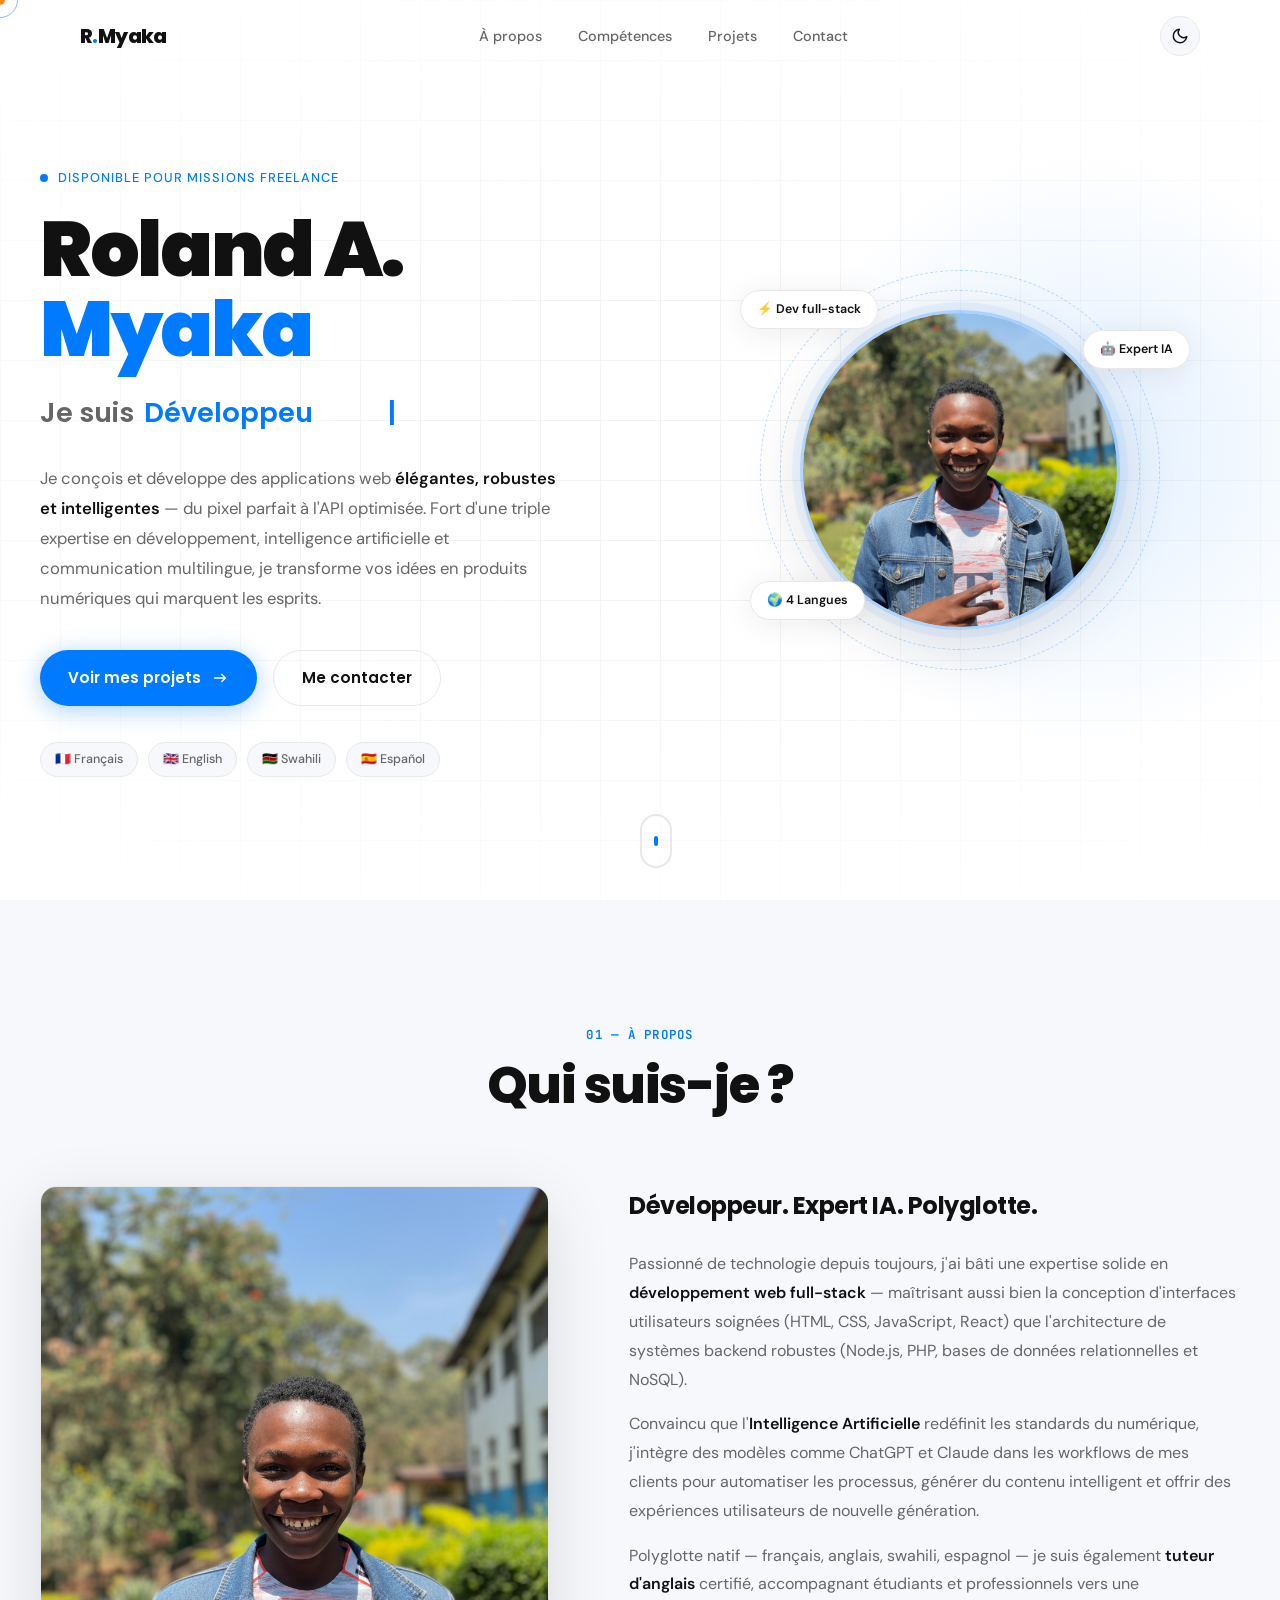
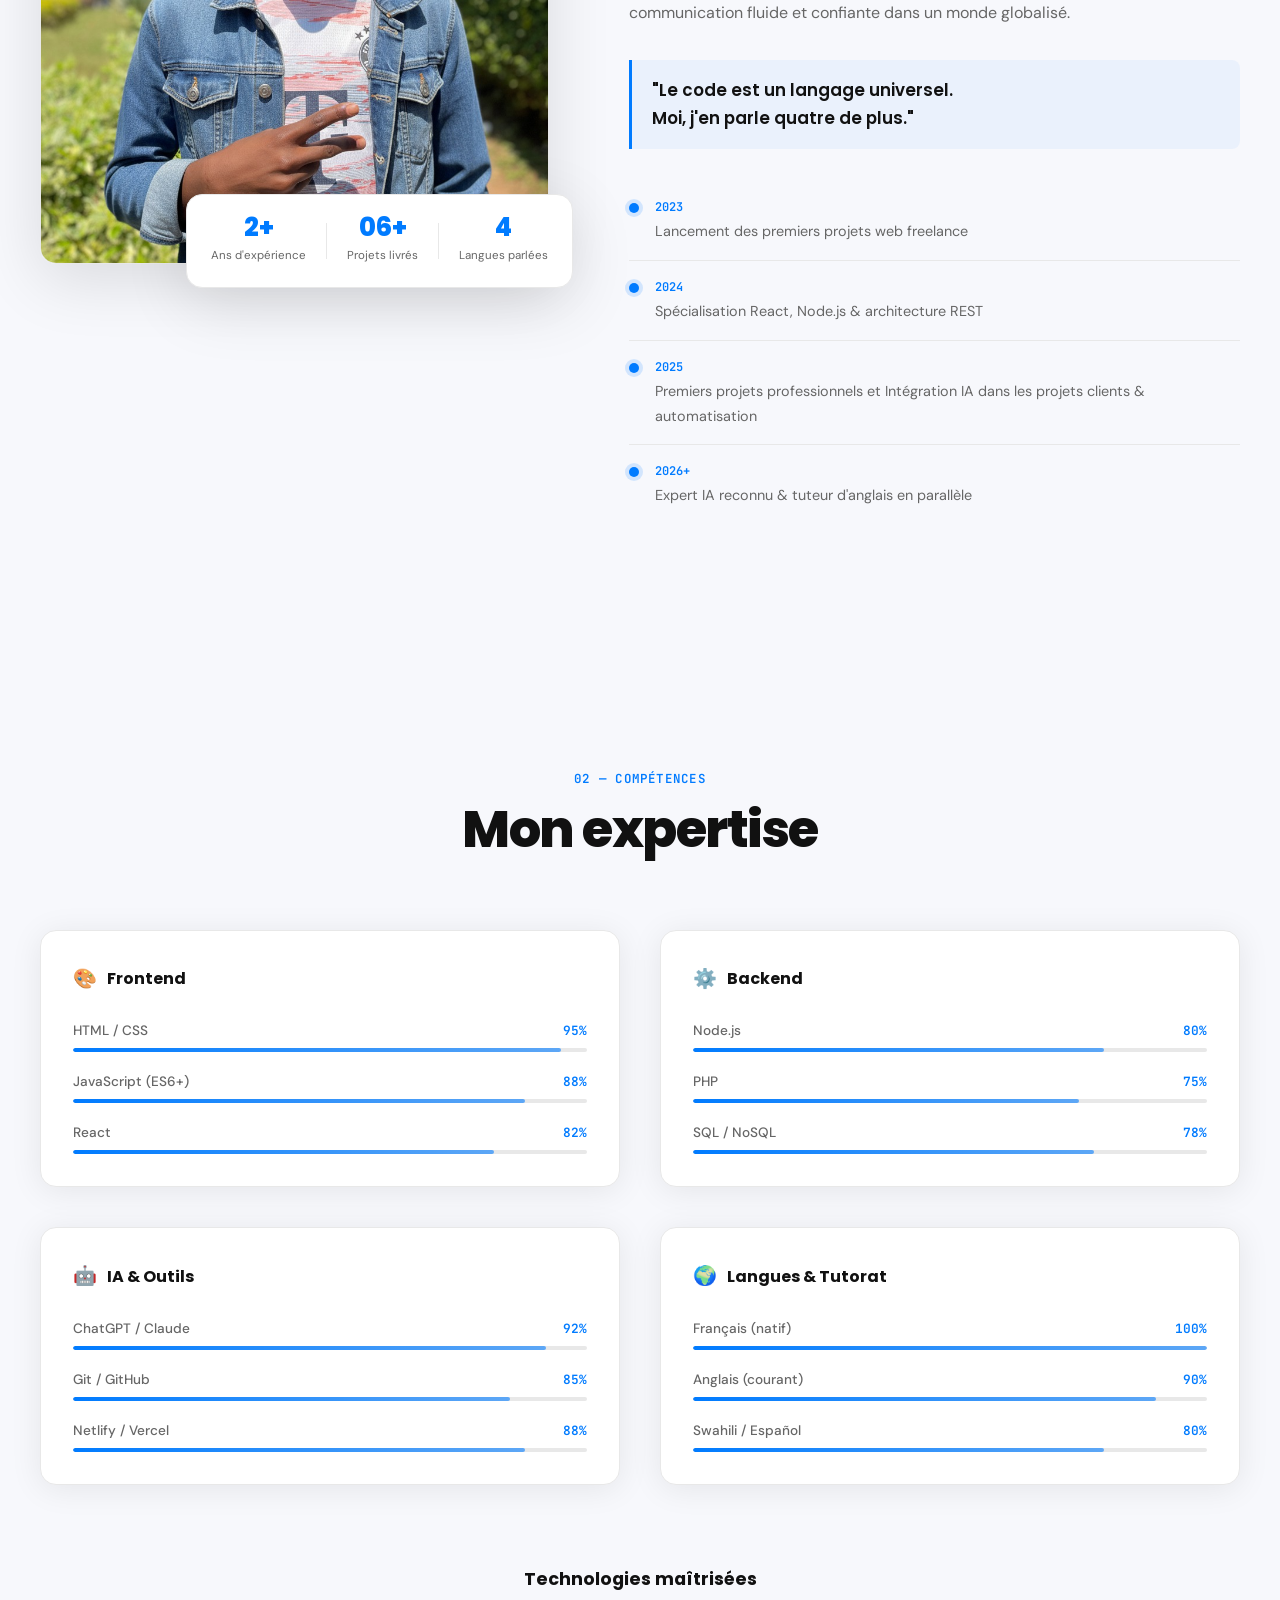
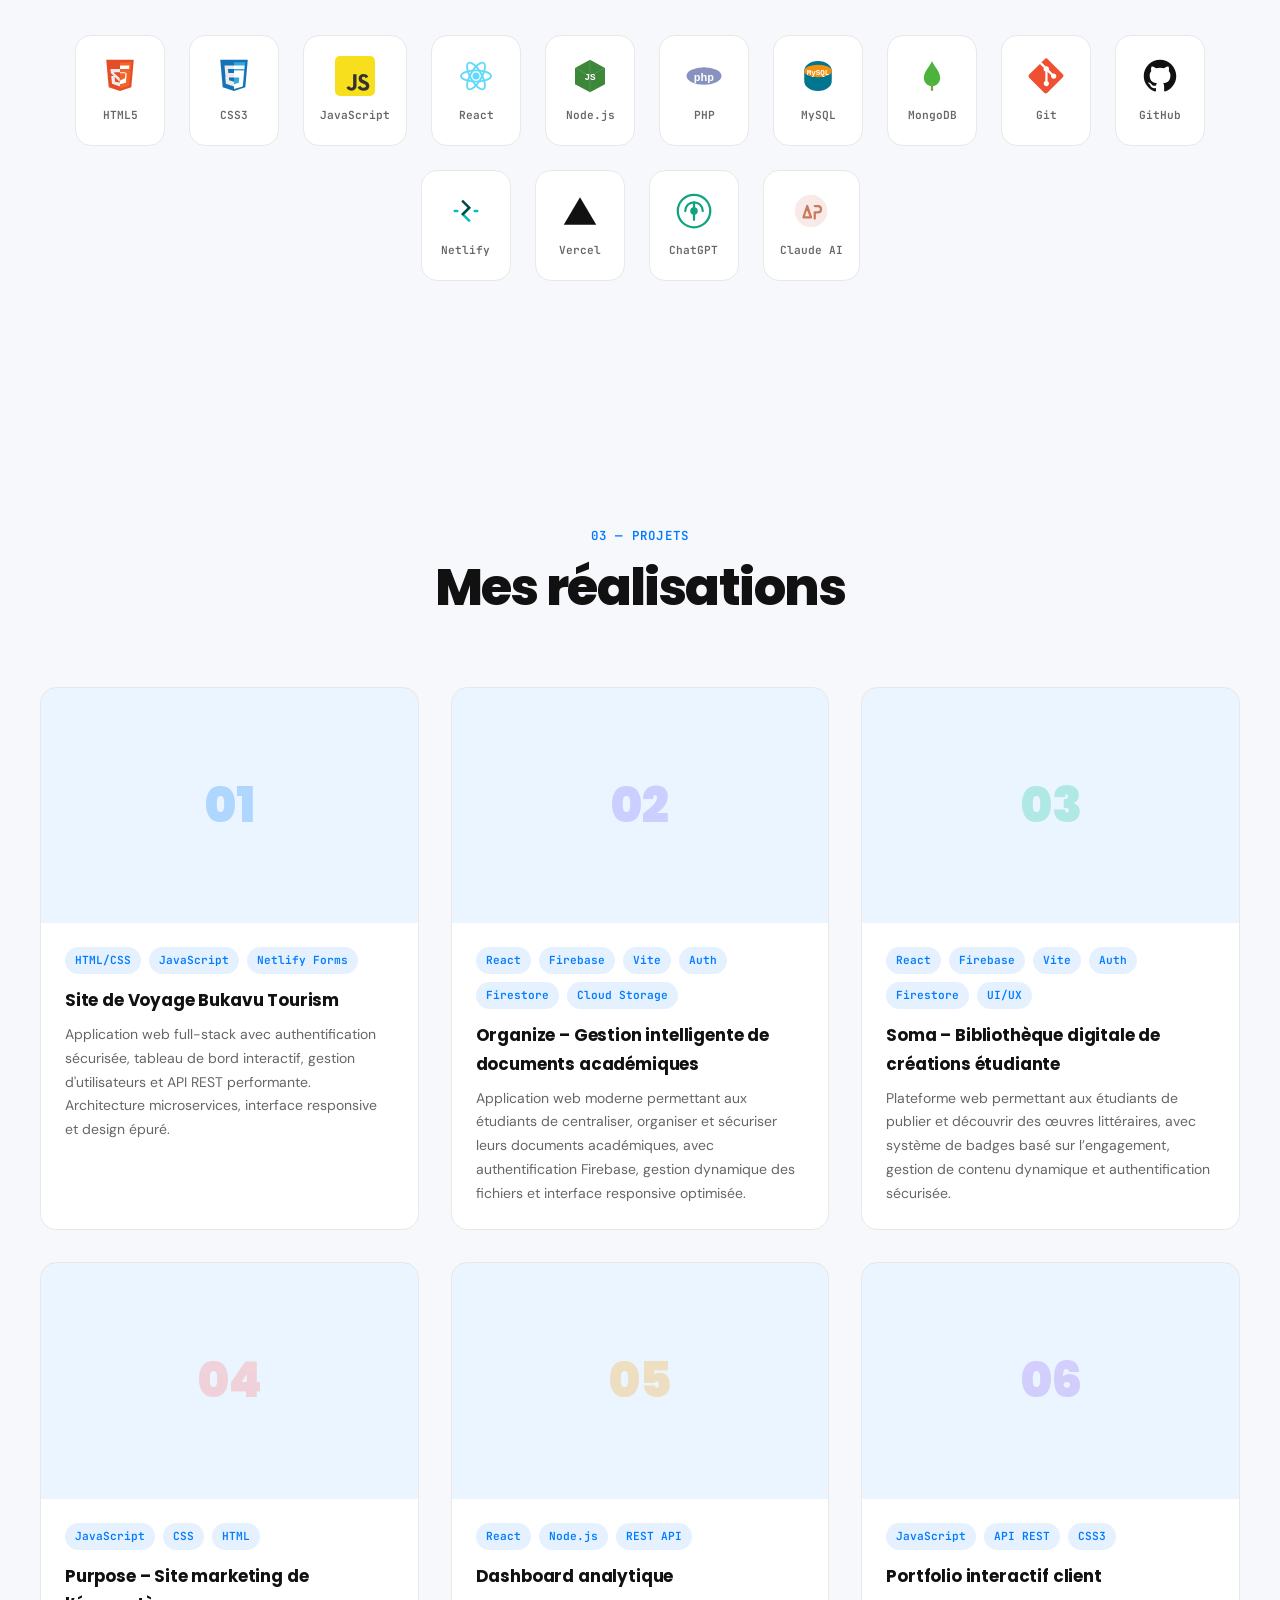
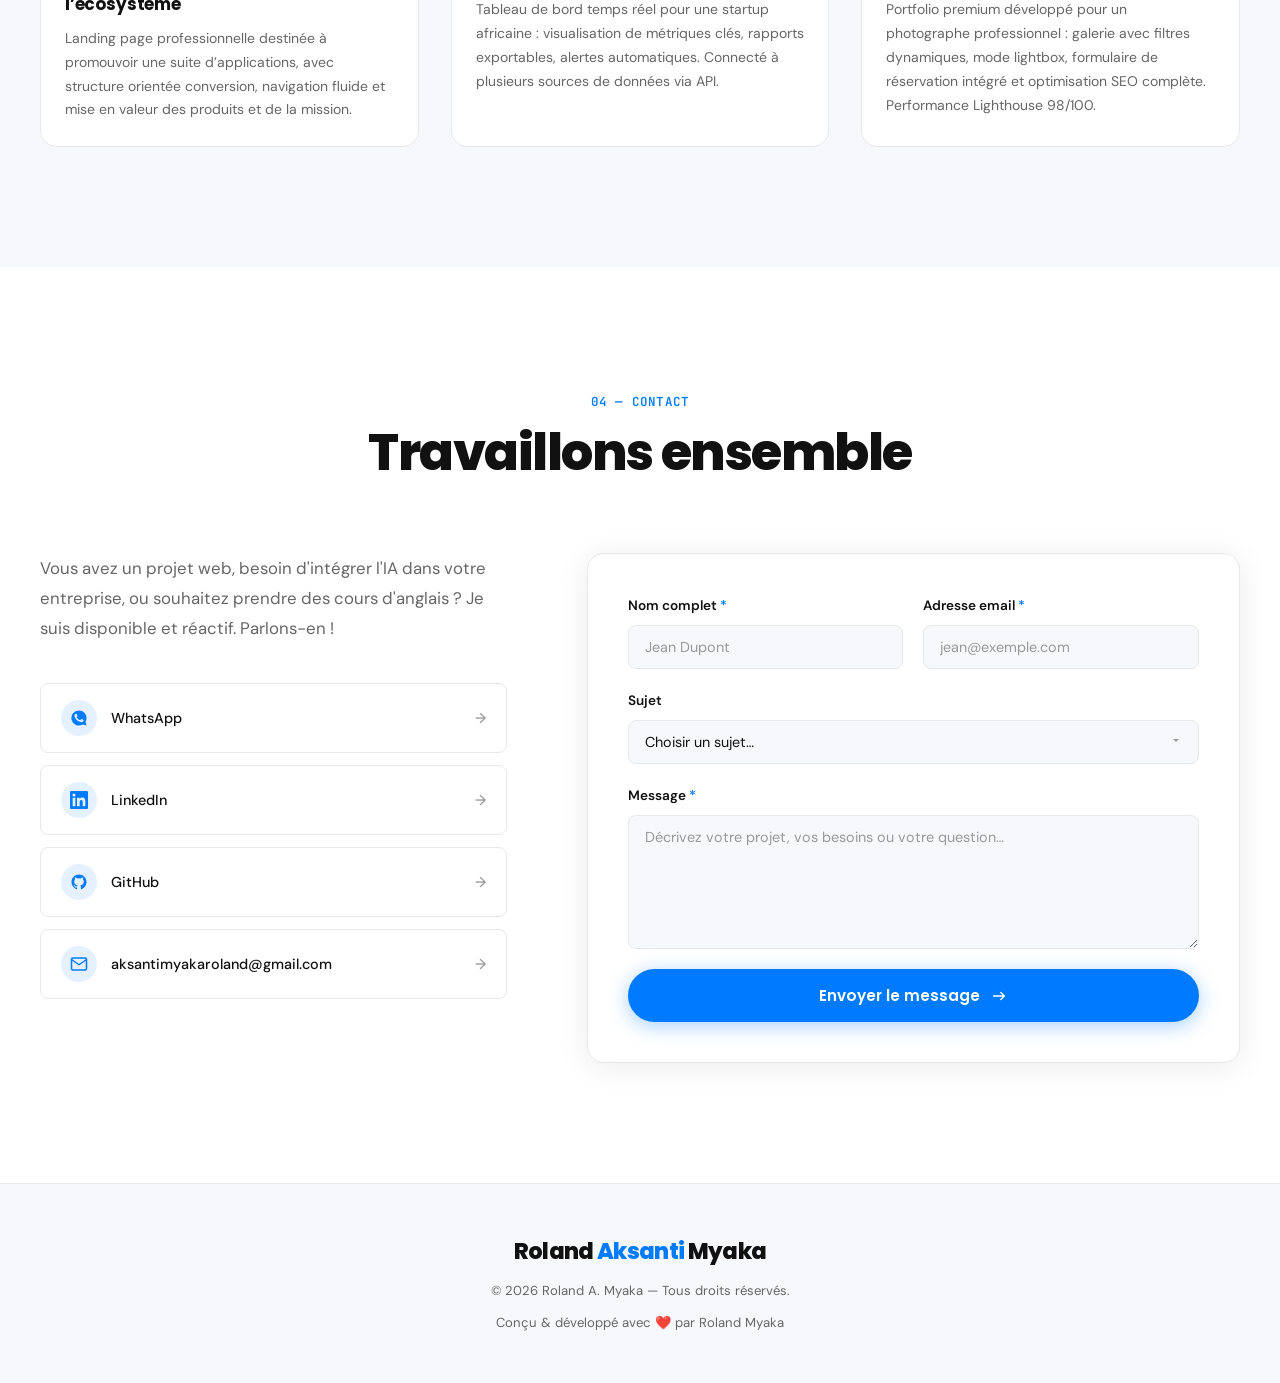
==== index.html @ 5b243add "commit initial" ====
<!DOCTYPE html>
<html lang="fr" data-theme="light">
<head>
  <!-- ================================================
       META & SEO
  ================================================ -->
  <meta charset="UTF-8" />
  <meta name="viewport" content="width=device-width, initial-scale=1.0"/>
  <meta name="description" content="Roland A. Myaka — Développeur Web Full-Stack, Expert en Intelligence Artificielle et Tuteur d'anglais. Spécialiste React, Node.js, PHP. Disponible en freelance."/>
  <meta name="keywords" content="développeur web, expert IA, tuteur anglais, React, Node.js, PHP, freelance, portfolio, Roland Myaka"/>
  <meta name="author" content="Roland A. Myaka"/>
  <meta property="og:title" content="Roland A. Myaka — Développeur Web & Expert IA"/>
  <meta property="og:description" content="Développeur Web Full-Stack, Expert IA & Polyglotte. Construisons quelque chose d'extraordinaire ensemble."/>
  <meta property="og:type" content="website"/>
  <title>Roland A. Myaka — Développeur Web & Expert IA</title>

  <!-- ================================================
       GOOGLE FONTS
       Poppins  → titres (bold, distinctif)
       DM Sans  → corps de texte (lisible, moderne)
       JetBrains Mono → code / badges techniques
  ================================================ -->
  <link rel="preconnect" href="https://fonts.googleapis.com"/>
  <link rel="preconnect" href="https://fonts.gstatic.com" crossorigin/>
  <link href="https://fonts.googleapis.com/css2?family=Poppins:wght@300;400;600;700;800;900&family=DM+Sans:ital,opsz,wght@0,9..40,300;0,9..40,400;0,9..40,500;1,9..40,300&family=JetBrains+Mono:wght@400;600&display=swap" rel="stylesheet"/>

  <link rel="stylesheet" href="style.css"/>
</head>
<body>

  <!-- ================================================
       CURSEUR PERSONNALISÉ (desktop)
  ================================================ -->
  <div class="cursor"        id="cursor"></div>
  <div class="cursor-trail"  id="cursorTrail"></div>

  <!-- ================================================
       LOADER PAGE
  ================================================ -->
  <div class="page-loader" id="pageLoader">
    <div class="loader-box">
      <span class="loader-initials">R<em>.</em>M</span>
      <div class="loader-bar"><div class="loader-fill"></div></div>
    </div>
  </div>

  <!-- ================================================
       NAVIGATION
  ================================================ -->
  <nav class="navbar" id="navbar">
    <div class="nav-inner">

      <a href="#hero" class="nav-logo">R<mark>.</mark>Myaka</a>

      <ul class="nav-links" id="navLinks">
        <li><a href="#about"    class="nav-link">À propos</a></li>
        <li><a href="#skills"   class="nav-link">Compétences</a></li>
        <li><a href="#projects" class="nav-link">Projets</a></li>
        <li><a href="#contact"  class="nav-link">Contact</a></li>
      </ul>

      <div class="nav-right">
        <!-- ── Toggle Jour / Nuit ────────────────── -->
        <button class="theme-btn" id="themeToggle" aria-label="Basculer le thème">
          <!-- LUNE (affichée en mode clair → click = passer en sombre) -->
          <svg class="icon-moon" viewBox="0 0 24 24" fill="none">
            <path d="M21 12.79A9 9 0 1 1 11.21 3 7 7 0 0 0 21 12.79z"
                  stroke="currentColor" stroke-width="2"
                  stroke-linecap="round" stroke-linejoin="round"/>
          </svg>
          <!-- SOLEIL (affichée en mode sombre → click = passer en clair) -->
          <svg class="icon-sun" viewBox="0 0 24 24" fill="none">
            <circle cx="12" cy="12" r="5" stroke="currentColor" stroke-width="2"/>
            <line x1="12" y1="1"  x2="12" y2="3"  stroke="currentColor" stroke-width="2" stroke-linecap="round"/>
            <line x1="12" y1="21" x2="12" y2="23" stroke="currentColor" stroke-width="2" stroke-linecap="round"/>
            <line x1="4.22"  y1="4.22"  x2="5.64"  y2="5.64"  stroke="currentColor" stroke-width="2" stroke-linecap="round"/>
            <line x1="18.36" y1="18.36" x2="19.78" y2="19.78" stroke="currentColor" stroke-width="2" stroke-linecap="round"/>
            <line x1="1"  y1="12" x2="3"  y2="12" stroke="currentColor" stroke-width="2" stroke-linecap="round"/>
            <line x1="21" y1="12" x2="23" y2="12" stroke="currentColor" stroke-width="2" stroke-linecap="round"/>
            <line x1="4.22"  y1="19.78" x2="5.64"  y2="18.36" stroke="currentColor" stroke-width="2" stroke-linecap="round"/>
            <line x1="18.36" y1="5.64"  x2="19.78" y2="4.22"  stroke="currentColor" stroke-width="2" stroke-linecap="round"/>
          </svg>
        </button>

        <!-- Hamburger mobile -->
        <button class="hamburger" id="hamburger" aria-label="Ouvrir le menu">
          <span></span><span></span><span></span>
        </button>
      </div>
    </div>

    <!-- Menu mobile overlay -->
    <div class="mobile-menu" id="mobileMenu">
      <ul>
        <li><a href="#about"    class="mob-link">À propos</a></li>
        <li><a href="#skills"   class="mob-link">Compétences</a></li>
        <li><a href="#projects" class="mob-link">Projets</a></li>
        <li><a href="#contact"  class="mob-link">Contact</a></li>
      </ul>
    </div>
  </nav>

  <!-- ================================================
       SECTION 1 — HERO
  ================================================ -->
  <section class="hero" id="hero">
    <div class="hero-bg-grid"  aria-hidden="true"></div>
    <div class="hero-bg-glow"  aria-hidden="true"></div>

    <div class="hero-inner">

      <!-- ── Texte gauche ─────────────────────────── -->
      <div class="hero-text">

        <p class="hero-eyebrow">
          <span class="eyebrow-dot"></span>
          Disponible pour missions freelance
        </p>

        <h1 class="hero-name">
          Roland A.<br>
          <span class="name-accent">Myaka</span>
        </h1>

        <!-- Typing effect -->
        <div class="hero-typing-wrap">
          <span class="typing-prefix">Je suis&nbsp;</span>
          <span class="typing-word" id="typingWord"></span>
          <span class="typing-cursor" aria-hidden="true">|</span>
        </div>

        <p class="hero-pitch">
          Je conçois et développe des applications web <strong>élégantes, robustes et intelligentes</strong> —
          du pixel parfait à l'API optimisée. Fort d'une triple expertise en développement,
          intelligence artificielle et communication multilingue, je transforme vos idées
          en produits numériques qui marquent les esprits.
        </p>

        <div class="hero-actions">
          <a href="#projects" class="cta-primary">
            Voir mes projets
            <svg viewBox="0 0 20 20" fill="none">
              <path d="M4 10h12M12 6l4 4-4 4"
                    stroke="currentColor" stroke-width="1.5"
                    stroke-linecap="round" stroke-linejoin="round"/>
            </svg>
          </a>
          <a href="#contact" class="cta-ghost">Me contacter</a>
        </div>

        <!-- Langues -->
        <div class="lang-strip">
          <span class="lang-pill">🇫🇷 Français</span>
          <span class="lang-pill">🇬🇧 English</span>
          <span class="lang-pill">🇰🇪 Swahili</span>
          <span class="lang-pill">🇪🇸 Español</span>
        </div>
      </div>

      <!-- ── Photo droite ──────────────────────────── -->
      <div class="hero-visual">
        <div class="avatar-scene">
          <div class="avatar-ring r1"></div>
          <div class="avatar-ring r2"></div>
          <!--
            ════════════════════════════════════════════
            VOTRE PHOTO EST ICI.
            Pour mettre votre vraie photo :
              1. Copiez votre image dans le dossier images/
              2. Renommez-la en "photo.jpg" (ou .png / .webp)
              3. Remplacez le <img> ci-dessous par :
                 <img src="images/VOTRE_PHOTO.jpg" alt="Roland A. Myaka" class="avatar-photo"/>
            ════════════════════════════════════════════
          -->
          <img
            src="images/photo.jpg"
            alt="Roland A. Myaka — Photo de profil"
            class="avatar-photo"
            loading="eager"
          />
          <!-- Badges flottants -->
          <div class="float-chip fc-tl">⚡ Dev full-stack</div>
          <div class="float-chip fc-tr">🤖 Expert IA</div>
          <div class="float-chip fc-bl">🌍 4 Langues</div>
        </div>
      </div>

    </div><!-- /hero-inner -->

    <!-- Flèche scroll -->
    <a href="#about" class="scroll-hint" aria-label="Défiler">
      <div class="scroll-wheel"></div>
    </a>
  </section>

  <!-- ================================================
       SECTION 2 — À PROPOS
  ================================================ -->
  <section class="section" id="about">
    <div class="container">

      <header class="section-head reveal">
        <span class="sec-label">01 — À propos</span>
        <h2 class="sec-title">Qui suis-je ?</h2>
      </header>

      <div class="about-layout">

        <!-- Photo about -->
        <div class="about-img-col reveal anim-left">
          <!--
            Pour remplacer : <img src="images/about.jpg" alt="Roland au travail" class="about-photo" loading="lazy"/>
          -->
          <img src="images/photo.jpg" alt="Roland A. Myaka" class="about-photo" loading="lazy"/>
          <!-- Carte statistiques -->
          <div class="about-stat-card">
            <div class="stat-item">
              <strong>2+</strong>
              <span>Ans d'expérience</span>
            </div>
            <div class="stat-div"></div>
            <div class="stat-item">
              <strong>06+</strong>
              <span>Projets livrés</span>
            </div>
            <div class="stat-div"></div>
            <div class="stat-item">
              <strong>4</strong>
              <span>Langues parlées</span>
            </div>
          </div>
        </div>

        <!-- Texte about -->
        <div class="about-text-col reveal anim-right">
          <h3 class="about-sub">Développeur. Expert IA. Polyglotte.</h3>

          <p class="about-p">
            Passionné de technologie depuis toujours, j'ai bâti une expertise solide en
            <strong>développement web full-stack</strong> — maîtrisant aussi bien la conception
            d'interfaces utilisateurs soignées (HTML, CSS, JavaScript, React) que l'architecture
            de systèmes backend robustes (Node.js, PHP, bases de données relationnelles et NoSQL).
          </p>
          <p class="about-p">
            Convaincu que l'<strong>Intelligence Artificielle</strong> redéfinit les standards du
            numérique, j'intègre des modèles comme ChatGPT et Claude dans les workflows de mes
            clients pour automatiser les processus, générer du contenu intelligent et offrir des
            expériences utilisateurs de nouvelle génération.
          </p>
          <p class="about-p">
            Polyglotte natif — français, anglais, swahili, espagnol — je suis également
            <strong>tuteur d'anglais</strong> certifié, accompagnant étudiants et professionnels
            vers une communication fluide et confiante dans un monde globalisé.
          </p>

          <blockquote class="about-quote">
            "Le code est un langage universel.<br/>Moi, j'en parle quatre de plus."
          </blockquote>

          <!-- Timeline carrière -->
          <div class="timeline">
            <div class="tl-item">
              <div class="tl-dot"></div>
              <div class="tl-body">
                <span class="tl-year">2023</span>
                <span class="tl-event">Lancement des premiers projets web freelance</span>
              </div>
            </div>
            <div class="tl-item">
              <div class="tl-dot"></div>
              <div class="tl-body">
                <span class="tl-year">2024</span>
                <span class="tl-event">Spécialisation React, Node.js &amp; architecture REST</span>
              </div>
            </div>
            <div class="tl-item">
              <div class="tl-dot"></div>
              <div class="tl-body">
                <span class="tl-year">2025</span>
                <span class="tl-event">Premiers projets professionnels et Intégration IA dans les projets clients &amp; automatisation</span>
              </div>
            </div>
            <div class="tl-item">
              <div class="tl-dot"></div>
              <div class="tl-body">
                <span class="tl-year">2026+</span>
                <span class="tl-event">Expert IA reconnu &amp; tuteur d'anglais en parallèle</span>
              </div>
            </div>
          </div>

        </div>
      </div>
    </div>
  </section>

  <!-- ================================================
       SECTION 3 — COMPÉTENCES (logos SVG officiels inline)
  ================================================ -->
  <section class="section skills-section" id="skills">
    <div class="container">

      <header class="section-head reveal">
        <span class="sec-label">02 — Compétences</span>
        <h2 class="sec-title">Mon expertise</h2>
      </header>

      <!-- Barres de compétences par catégorie -->
      <div class="skills-cats">

        <!-- FRONTEND -->
        <div class="skill-cat reveal">
          <h3 class="cat-title"><span class="cat-icon">🎨</span> Frontend</h3>
          <div class="skill-bars">
            <div class="skill-row">
              <span>HTML / CSS</span><span>95%</span>
              <div class="bar-track"><div class="bar-fill" data-w="95"></div></div>
            </div>
            <div class="skill-row">
              <span>JavaScript (ES6+)</span><span>88%</span>
              <div class="bar-track"><div class="bar-fill" data-w="88"></div></div>
            </div>
            <div class="skill-row">
              <span>React</span><span>82%</span>
              <div class="bar-track"><div class="bar-fill" data-w="82"></div></div>
            </div>
          </div>
        </div>

        <!-- BACKEND -->
        <div class="skill-cat reveal">
          <h3 class="cat-title"><span class="cat-icon">⚙️</span> Backend</h3>
          <div class="skill-bars">
            <div class="skill-row">
              <span>Node.js</span><span>80%</span>
              <div class="bar-track"><div class="bar-fill" data-w="80"></div></div>
            </div>
            <div class="skill-row">
              <span>PHP</span><span>75%</span>
              <div class="bar-track"><div class="bar-fill" data-w="75"></div></div>
            </div>
            <div class="skill-row">
              <span>SQL / NoSQL</span><span>78%</span>
              <div class="bar-track"><div class="bar-fill" data-w="78"></div></div>
            </div>
          </div>
        </div>

        <!-- IA & OUTILS -->
        <div class="skill-cat reveal">
          <h3 class="cat-title"><span class="cat-icon">🤖</span> IA &amp; Outils</h3>
          <div class="skill-bars">
            <div class="skill-row">
              <span>ChatGPT / Claude</span><span>92%</span>
              <div class="bar-track"><div class="bar-fill" data-w="92"></div></div>
            </div>
            <div class="skill-row">
              <span>Git / GitHub</span><span>85%</span>
              <div class="bar-track"><div class="bar-fill" data-w="85"></div></div>
            </div>
            <div class="skill-row">
              <span>Netlify / Vercel</span><span>88%</span>
              <div class="bar-track"><div class="bar-fill" data-w="88"></div></div>
            </div>
          </div>
        </div>

        <!-- LANGUES -->
        <div class="skill-cat reveal">
          <h3 class="cat-title"><span class="cat-icon">🌍</span> Langues &amp; Tutorat</h3>
          <div class="skill-bars">
            <div class="skill-row">
              <span>Français (natif)</span><span>100%</span>
              <div class="bar-track"><div class="bar-fill" data-w="100"></div></div>
            </div>
            <div class="skill-row">
              <span>Anglais (courant)</span><span>90%</span>
              <div class="bar-track"><div class="bar-fill" data-w="90"></div></div>
            </div>
            <div class="skill-row">
              <span>Swahili / Español</span><span>80%</span>
              <div class="bar-track"><div class="bar-fill" data-w="80"></div></div>
            </div>
          </div>
        </div>

      </div><!-- /skills-cats -->

      <!-- ── Logos officiels SVG inline ─────────────────────────────────── -->
      <div class="tech-logos reveal">
        <p class="tech-logos-title">Technologies maîtrisées</p>
        <div class="logos-grid">

          <!-- HTML5 -->
          <div class="logo-item" title="HTML5">
            <svg viewBox="0 0 32 32" fill="none" xmlns="http://www.w3.org/2000/svg">
              <path d="M5 3l1.96 22.04L16 28l9.04-2.96L27 3H5z" fill="#E44D26"/>
              <path d="M16 25.92l7.32-2.03 1.68-18.89H16v20.92z" fill="#F16529"/>
              <path d="M11.2 13h4.8V10.4H8.4l.28 3.2 7.12 7.12v-3.04L11.6 14l-.4-1zM12 19.6l-.32-3.6H9l.56 6.28L16 24.32v-3.04l-4-.68z" fill="#EBEBEB"/>
              <path d="M16 13h4.4l-.44 4.88L16 19.6v3.04l4.72-1.32.64-7.52H16V13zM16 10.4h7.28l.24-2.8H16v2.8z" fill="#fff"/>
            </svg>
            <span>HTML5</span>
          </div>

          <!-- CSS3 -->
          <div class="logo-item" title="CSS3">
            <svg viewBox="0 0 32 32" fill="none" xmlns="http://www.w3.org/2000/svg">
              <path d="M5 3l1.96 22.04L16 28l9.04-2.96L27 3H5z" fill="#1572B6"/>
              <path d="M16 25.92l7.32-2.03 1.68-18.89H16v20.92z" fill="#33A9DC"/>
              <path d="M16 13.6h-4.56l-.32-3.2H16V7.6H8.4l.84 9.6H16v-3.6zM16 20.52l-.04.012-3.84-1.04-.24-2.72H9l.48 5.36L16 24.32v-3.8z" fill="#EBEBEB"/>
              <path d="M16 13.6v3.6h4.24l-.4 4.28-3.84 1.04v3.8l6.96-1.92.08-.92.96-10.88.1-1.1H16zM16 7.6v2.8h8.2l.24-2.8H16z" fill="#fff"/>
            </svg>
            <span>CSS3</span>
          </div>

          <!-- JavaScript -->
          <div class="logo-item" title="JavaScript">
            <svg viewBox="0 0 32 32" fill="none" xmlns="http://www.w3.org/2000/svg">
              <rect width="32" height="32" rx="4" fill="#F7DF1E"/>
              <path d="M9.16 25.28l2.2-1.33c.42.74.8 1.37 1.72 1.37.88 0 1.43-.34 1.43-1.68v-9.1h2.7v9.13c0 2.77-1.62 4.03-3.99 4.03-2.14 0-3.38-1.1-4.06-2.42zM18.08 25l2.2-1.27c.58.95 1.33 1.65 2.66 1.65 1.12 0 1.83-.56 1.83-1.33 0-.92-.73-1.25-1.97-1.79l-.68-.29c-1.95-.83-3.25-1.87-3.25-4.07 0-2.02 1.54-3.56 3.95-3.56 1.71 0 2.94.6 3.83 2.16l-2.1 1.35c-.46-.83-.96-1.16-1.73-1.16-.79 0-1.29.5-1.29 1.16 0 .81.5 1.14 1.67 1.64l.68.29c2.3.99 3.6 2 3.6 4.27 0 2.45-1.92 3.76-4.5 3.76-2.52 0-4.15-1.2-4.94-2.81z" fill="#333"/>
            </svg>
            <span>JavaScript</span>
          </div>

          <!-- React -->
          <div class="logo-item" title="React">
            <svg viewBox="0 0 32 32" fill="none" xmlns="http://www.w3.org/2000/svg">
              <circle cx="16" cy="16" r="2.8" fill="#61DAFB"/>
              <ellipse cx="16" cy="16" rx="12" ry="4.5" stroke="#61DAFB" stroke-width="1.5"/>
              <ellipse cx="16" cy="16" rx="12" ry="4.5" stroke="#61DAFB" stroke-width="1.5" transform="rotate(60 16 16)"/>
              <ellipse cx="16" cy="16" rx="12" ry="4.5" stroke="#61DAFB" stroke-width="1.5" transform="rotate(120 16 16)"/>
            </svg>
            <span>React</span>
          </div>

          <!-- Node.js -->
          <div class="logo-item" title="Node.js">
            <svg viewBox="0 0 32 32" fill="none" xmlns="http://www.w3.org/2000/svg">
              <path d="M16 3L4 9.5v13L16 29l12-6.5v-13L16 3z" fill="#3C873A"/>
              <path d="M16 3v26M4 9.5l12 6.5 12-6.5" stroke="#fff" stroke-width="0.5" opacity="0.2"/>
              <text x="16" y="19" text-anchor="middle" font-family="monospace" font-weight="700" font-size="7.5" fill="#fff">JS</text>
            </svg>
            <span>Node.js</span>
          </div>

          <!-- PHP -->
          <div class="logo-item" title="PHP">
            <svg viewBox="0 0 32 32" fill="none" xmlns="http://www.w3.org/2000/svg">
              <ellipse cx="16" cy="16" rx="14" ry="7" fill="#8892BF"/>
              <text x="16" y="20" text-anchor="middle" font-family="monospace" font-weight="800" font-size="9" fill="#fff">php</text>
            </svg>
            <span>PHP</span>
          </div>

          <!-- MySQL -->
          <div class="logo-item" title="MySQL">
            <svg viewBox="0 0 32 32" fill="none" xmlns="http://www.w3.org/2000/svg">
              <path d="M16 4C9.6 4 5 7.58 5 12v8c0 4.42 4.6 8 11 8s11-3.58 11-8v-8c0-4.42-4.6-8-11-8z" fill="#00758F"/>
              <ellipse cx="16" cy="12" rx="11" ry="5" fill="#F29111"/>
              <text x="16" y="15.5" text-anchor="middle" font-family="monospace" font-weight="700" font-size="6" fill="#fff">MySQL</text>
            </svg>
            <span>MySQL</span>
          </div>

          <!-- MongoDB -->
          <div class="logo-item" title="MongoDB">
            <svg viewBox="0 0 32 32" fill="none" xmlns="http://www.w3.org/2000/svg">
              <path d="M16 4c-1.6 4.5-6.5 8-6.5 13.5 0 3.6 2.9 6.5 6.5 6.5s6.5-2.9 6.5-6.5C22.5 12 17.6 8.5 16 4z" fill="#4DB33D"/>
              <rect x="15.1" y="20" width="1.8" height="8" rx="0.9" fill="#6CAC48"/>
            </svg>
            <span>MongoDB</span>
          </div>

          <!-- Git -->
          <div class="logo-item" title="Git">
            <svg viewBox="0 0 32 32" fill="none" xmlns="http://www.w3.org/2000/svg">
              <path d="M29.47 14.53L17.47 2.53a1.8 1.8 0 00-2.55 0l-2.54 2.54 3.22 3.22a2.14 2.14 0 012.72 2.72l3.1 3.1a2.14 2.14 0 11-1.29 1.29l-2.9-2.9v7.62a2.14 2.14 0 11-1.76-.08V12.3a2.14 2.14 0 01-1.16-2.8L11.1 6.3 2.53 14.88a1.8 1.8 0 000 2.55l12 12a1.8 1.8 0 002.55 0l12.39-12.39a1.8 1.8 0 000-2.51z" fill="#F05032"/>
            </svg>
            <span>Git</span>
          </div>

          <!-- GitHub -->
          <div class="logo-item" title="GitHub">
            <svg viewBox="0 0 32 32" fill="none" xmlns="http://www.w3.org/2000/svg">
              <path fill-rule="evenodd" clip-rule="evenodd"
                d="M16 3C8.82 3 3 8.82 3 16c0 5.75 3.73 10.63 8.9 12.35.65.12.89-.28.89-.62v-2.17c-3.62.79-4.38-1.74-4.38-1.74-.59-1.5-1.44-1.9-1.44-1.9-1.18-.8.09-.79.09-.79 1.3.09 1.99 1.34 1.99 1.34 1.16 1.98 3.04 1.41 3.78 1.08.12-.84.45-1.41.82-1.73-2.88-.33-5.91-1.44-5.91-6.41 0-1.42.51-2.57 1.34-3.48-.13-.33-.58-1.65.13-3.43 0 0 1.09-.35 3.58 1.34a12.43 12.43 0 016.5 0c2.49-1.69 3.58-1.34 3.58-1.34.71 1.78.26 3.1.13 3.43.83.91 1.34 2.06 1.34 3.48 0 4.98-3.03 6.07-5.92 6.4.47.4.88 1.19.88 2.4v3.56c0 .35.23.75.89.62C25.27 26.62 29 21.74 29 16c0-7.18-5.82-13-13-13z"
                fill="currentColor"/>
            </svg>
            <span>GitHub</span>
          </div>

          <!-- Netlify -->
          <div class="logo-item" title="Netlify">
            <svg viewBox="0 0 32 32" fill="none" xmlns="http://www.w3.org/2000/svg">
              <path d="M19.8 13.6l-1.4-1.4-6.4 6.4 6.4 6.4 1.4-1.4-5-5 5-5z" fill="#05BDBA"/>
              <path d="M12.2 18.4l1.4 1.4 6.4-6.4-6.4-6.4-1.4 1.4 5 5-5 5z" fill="#014847"/>
              <rect x="6" y="15" width="4" height="2" rx="1" fill="#05BDBA"/>
              <rect x="22" y="15" width="4" height="2" rx="1" fill="#05BDBA"/>
            </svg>
            <span>Netlify</span>
          </div>

          <!-- Vercel -->
          <div class="logo-item" title="Vercel">
            <svg viewBox="0 0 32 32" fill="none" xmlns="http://www.w3.org/2000/svg">
              <path d="M16 5L29 27H3L16 5z" fill="currentColor"/>
            </svg>
            <span>Vercel</span>
          </div>

          <!-- ChatGPT -->
          <div class="logo-item" title="ChatGPT">
            <svg viewBox="0 0 32 32" fill="none" xmlns="http://www.w3.org/2000/svg">
              <circle cx="16" cy="16" r="13" stroke="#10A37F" stroke-width="1.8"/>
              <path d="M9 16a7 7 0 0114 0" stroke="#10A37F" stroke-width="1.8" stroke-linecap="round"/>
              <path d="M16 9v14" stroke="#10A37F" stroke-width="1.8" stroke-linecap="round"/>
              <circle cx="16" cy="16" r="3" fill="#10A37F"/>
            </svg>
            <span>ChatGPT</span>
          </div>

          <!-- Claude AI -->
          <div class="logo-item" title="Claude AI">
            <svg viewBox="0 0 32 32" fill="none" xmlns="http://www.w3.org/2000/svg">
              <circle cx="16" cy="16" r="13" fill="#CC785C" opacity="0.15"/>
              <path d="M10 21l3-9 3 9M10 21h6M13 13l3 8" stroke="#CC785C" stroke-width="1.8" stroke-linecap="round" stroke-linejoin="round"/>
              <path d="M19 12h2.5c1.5 0 2.5 1 2.5 2.5S23 17 21.5 17H19v5" stroke="#CC785C" stroke-width="1.8" stroke-linecap="round" stroke-linejoin="round"/>
            </svg>
            <span>Claude AI</span>
          </div>

        </div><!-- /logos-grid -->
      </div><!-- /tech-logos -->

    </div><!-- /container -->
  </section>

  <!-- ================================================
       SECTION 4 — PROJETS
  ================================================ -->
  <section class="section" id="projects">
    <div class="container">

      <header class="section-head reveal">
        <span class="sec-label">03 — Projets</span>
        <h2 class="sec-title">Mes réalisations</h2>
      </header>

      <div class="projects-grid">

        <!-- ── PROJET 1 ─────────────────────────────── -->
        <!--
          Pour chaque projet, remplacez :
          • "images/projet-X.svg" par votre vraie image
          • href="#" des liens par vos URLs réelles
          • Le titre, la description, les tags
        -->
        <article class="proj-card reveal">
          <div class="proj-img-wrap">
            <div class="proj-placeholder" style="--ph:#007BFF">
              <span>01</span>
            </div>
            <div class="proj-overlay">
              <a href="https://github.com/aksantimyakaroland/bukavutourism.git" target="_blank" rel="noopener" class="proj-btn">🔗 Voir live</a>
              <a href="https://github.com/aksantimyakaroland/bukavutourism.git" target="_blank" rel="noopener" class="proj-btn">⌥ GitHub</a>
            </div>
          </div>
          <div class="proj-body">
            <div class="proj-tags">
              <span class="proj-tag">HTML/CSS</span>
              <span class="proj-tag">JavaScript</span>
              <span class="proj-tag">Netlify Forms</span>
            </div>
            <h3 class="proj-title">Site de Voyage Bukavu Tourism</h3>
            <p class="proj-desc">
              Application web full-stack avec authentification sécurisée, tableau de bord
              interactif, gestion d'utilisateurs et API REST performante. Architecture
              microservices, interface responsive et design épuré.
            </p>
          </div>
        </article>

        <!-- ── PROJET 2 ─────────────────────────────── -->
        <article class="proj-card reveal">
          <div class="proj-img-wrap">
            <div class="proj-placeholder" style="--ph:#6C63FF">
              <span>02</span>
            </div>
            <div class="proj-overlay">
              <a href="#" target="_blank" rel="noopener" class="proj-btn">🔗 Voir live</a>
              <a href="#" target="_blank" rel="noopener" class="proj-btn">⌥ GitHub</a>
            </div>
          </div>
          <div class="proj-body">
            <div class="proj-tags">
              <span class="proj-tag">React</span>
              <span class="proj-tag">Firebase</span>
              <span class="proj-tag">Vite</span>
              <span class="proj-tag">Auth</span>
              <span class="proj-tag">Firestore</span>
              <span class="proj-tag">Cloud Storage</span>
            </div>
            <h3 class="proj-title">Organize – Gestion intelligente de documents académiques</h3>
            <p class="proj-desc">
              Application web moderne permettant aux étudiants de centraliser, organiser et sécuriser leurs documents académiques, avec authentification Firebase, gestion dynamique des fichiers et interface responsive optimisée.
            </p>
          </div>
        </article>

        <!-- ── PROJET 3 ─────────────────────────────── -->
        <article class="proj-card reveal">
          <div class="proj-img-wrap">
            <div class="proj-placeholder" style="--ph:#00C49A">
              <span>03</span>
            </div>
            <div class="proj-overlay">
              <a href="#" target="_blank" rel="noopener" class="proj-btn">🔗 Voir live</a>
              <a href="#" target="_blank" rel="noopener" class="proj-btn">⌥ GitHub</a>
            </div>
          </div>
          <div class="proj-body">
            <div class="proj-tags">
              <span class="proj-tag">React</span>
              <span class="proj-tag">Firebase</span>
              <span class="proj-tag">Vite</span>
              <span class="proj-tag">Auth</span>
              <span class="proj-tag">Firestore</span>
              <span class="proj-tag">UI/UX</span>
            </div>
            <h3 class="proj-title">Soma – Bibliothèque digitale de créations étudiante</h3>
            <p class="proj-desc">
              Plateforme web permettant aux étudiants de publier et découvrir des œuvres littéraires, avec système de badges basé sur l’engagement, gestion de contenu dynamique et authentification sécurisée.
            </p>
          </div>
        </article>

        <!-- ── PROJET 4 ─────────────────────────────── -->
        <article class="proj-card reveal">
          <div class="proj-img-wrap">
            <div class="proj-placeholder" style="--ph:#FF6B6B">
              <span>04</span>
            </div>
            <div class="proj-overlay">
              <a href="#" target="_blank" rel="noopener" class="proj-btn">🔗 Voir live</a>
              <a href="#" target="_blank" rel="noopener" class="proj-btn">⌥ GitHub</a>
            </div>
          </div>
          <div class="proj-body">
            <div class="proj-tags">
              <span class="proj-tag">JavaScript</span>
              <span class="proj-tag">CSS</span>
              <span class="proj-tag">HTML</span>
            </div>
            <h3 class="proj-title">Purpose – Site marketing de l’écosystème</h3>
            <p class="proj-desc">
              Landing page professionnelle destinée à promouvoir une suite d’applications, avec structure orientée conversion, navigation fluide et mise en valeur des produits et de la mission.
            </p>
          </div>
        </article>

        <!-- ── PROJET 5 ─────────────────────────────── -->
        <article class="proj-card reveal">
          <div class="proj-img-wrap">
            <div class="proj-placeholder" style="--ph:#F59E0B">
              <span>05</span>
            </div>
            <div class="proj-overlay">
              <a href="#" target="_blank" rel="noopener" class="proj-btn">🔗 Voir live</a>
              <a href="#" target="_blank" rel="noopener" class="proj-btn">⌥ GitHub</a>
            </div>
          </div>
          <div class="proj-body">
            <div class="proj-tags">
              <span class="proj-tag">React</span>
              <span class="proj-tag">Node.js</span>
              <span class="proj-tag">REST API</span>
            </div>
            <h3 class="proj-title">Dashboard analytique</h3>
            <p class="proj-desc">
              Tableau de bord temps réel pour une startup africaine : visualisation de métriques
              clés, rapports exportables, alertes automatiques. Connecté à plusieurs sources de
              données via API.
            </p>
          </div>
        </article>

        <!-- ── PROJET 6 ─────────────────────────────── -->
        <article class="proj-card reveal">
          <div class="proj-img-wrap">
            <div class="proj-placeholder" style="--ph:#8B5CF6">
              <span>06</span>
            </div>
            <div class="proj-overlay">
              <a href="#" target="_blank" rel="noopener" class="proj-btn">🔗 Voir live</a>
              <a href="#" target="_blank" rel="noopener" class="proj-btn">⌥ GitHub</a>
            </div>
          </div>
          <div class="proj-body">
            <div class="proj-tags">
              <span class="proj-tag">JavaScript</span>
              <span class="proj-tag">API REST</span>
              <span class="proj-tag">CSS3</span>
            </div>
            <h3 class="proj-title">Portfolio interactif client</h3>
            <p class="proj-desc">
              Portfolio premium développé pour un photographe professionnel : galerie avec
              filtres dynamiques, mode lightbox, formulaire de réservation intégré et optimisation
              SEO complète. Performance Lighthouse 98/100.
            </p>
          </div>
        </article>

      </div><!-- /projects-grid -->
    </div>
  </section>

  <!-- ================================================
       SECTION 5 — CONTACT (formulaire Netlify)
  ================================================ -->
  <section class="section contact-section" id="contact">
    <div class="container">

      <header class="section-head reveal">
        <span class="sec-label">04 — Contact</span>
        <h2 class="sec-title">Travaillons ensemble</h2>
      </header>

      <div class="contact-layout">

        <!-- ── Infos contact gauche ─────────────────── -->
        <div class="contact-info reveal anim-left">
          <p class="contact-intro">
            Vous avez un projet web, besoin d'intégrer l'IA dans votre entreprise,
            ou souhaitez prendre des cours d'anglais ? Je suis disponible et réactif.
            Parlons-en !
          </p>

          <ul class="contact-links">
            <!--
              Remplacez les href par vos vrais liens :
              • WhatsApp  : https://wa.me/243970604954
              • LinkedIn  : https://linkedin.com/in/VOTRE_PROFIL
              • GitHub    : https://github.com/VOTRE_USERNAME
              • Email     : mailto:aksantimyakaroland@gmail.com
            -->
            <li>
              <a href="https://wa.me/243970604954" target="_blank" rel="noopener" class="contact-link whatsapp">
                <span class="cl-icon">
                  <svg viewBox="0 0 24 24" fill="currentColor"><path d="M17.47 14.38c-.3-.15-1.77-.87-2.04-.97-.28-.1-.48-.15-.68.15-.2.3-.77.97-.95 1.17-.17.2-.35.22-.65.07-.3-.15-1.26-.46-2.4-1.47-.89-.79-1.48-1.76-1.66-2.06-.17-.3-.02-.46.13-.61.13-.13.3-.35.45-.52.15-.17.2-.3.3-.5.1-.2.05-.37-.02-.52-.07-.15-.68-1.63-.93-2.23-.24-.58-.49-.5-.68-.51-.17-.01-.37-.01-.57-.01s-.52.07-.79.37c-.27.3-1.04 1.02-1.04 2.48 0 1.46 1.07 2.87 1.22 3.07.15.2 2.1 3.2 5.08 4.49.71.31 1.27.49 1.7.63.72.23 1.37.2 1.88.12.57-.09 1.77-.72 2.02-1.42.25-.7.25-1.29.17-1.42-.08-.13-.28-.2-.58-.35zM12 2a10 10 0 0 1 8.66 14.99L22 22l-5.14-1.35A10 10 0 1 1 12 2z"/></svg>
                </span>
                WhatsApp
                <span class="cl-arrow">→</span>
              </a>
            </li>
            <li>
              <a href="https://linkedin.com/in/roland-aksanti-myaka-4a7a41342?utm_source=share_via&utm_content=profile&utm_medium=member_android" target="_blank" rel="noopener" class="contact-link linkedin">
                <span class="cl-icon">
                  <svg viewBox="0 0 24 24" fill="currentColor"><path d="M20.447 20.452h-3.554v-5.569c0-1.328-.027-3.037-1.852-3.037-1.853 0-2.136 1.445-2.136 2.939v5.667H9.351V9h3.414v1.561h.046c.477-.9 1.637-1.85 3.37-1.85 3.601 0 4.267 2.37 4.267 5.455v6.286zM5.337 7.433a2.062 2.062 0 0 1-2.063-2.065 2.064 2.064 0 1 1 2.063 2.065zm1.782 13.019H3.555V9h3.564v11.452zM22.225 0H1.771C.792 0 0 .774 0 1.729v20.542C0 23.227.792 24 1.771 24h20.451C23.2 24 24 23.227 24 22.271V1.729C24 .774 23.2 0 22.222 0h.003z"/></svg>
                </span>
                LinkedIn
                <span class="cl-arrow">→</span>
              </a>
            </li>
            <li>
              <a href="https://github.com/aksantimyakaroland" target="_blank" rel="noopener" class="contact-link github">
                <span class="cl-icon">
                  <svg viewBox="0 0 24 24" fill="currentColor"><path fill-rule="evenodd" clip-rule="evenodd" d="M12 2C6.477 2 2 6.484 2 12.017c0 4.425 2.865 8.18 6.839 9.504.5.092.682-.217.682-.483 0-.237-.008-.868-.013-1.703-2.782.605-3.369-1.343-3.369-1.343-.454-1.158-1.11-1.466-1.11-1.466-.908-.62.069-.608.069-.608 1.003.07 1.531 1.032 1.531 1.032.892 1.53 2.341 1.088 2.91.832.092-.647.35-1.088.636-1.338-2.22-.253-4.555-1.113-4.555-4.951 0-1.093.39-1.988 1.029-2.688-.103-.253-.446-1.272.098-2.65 0 0 .84-.27 2.75 1.026A9.564 9.564 0 0 1 12 6.844a9.59 9.59 0 0 1 2.504.337c1.909-1.296 2.747-1.027 2.747-1.027.546 1.379.202 2.398.1 2.651.64.7 1.028 1.595 1.028 2.688 0 3.848-2.339 4.695-4.566 4.943.359.309.678.92.678 1.855 0 1.338-.012 2.419-.012 2.747 0 .268.18.58.688.482A10.02 10.02 0 0 0 22 12.017C22 6.484 17.522 2 12 2z"/></svg>
                </span>
                GitHub
                <span class="cl-arrow">→</span>
              </a>
            </li>
            <li>
              <a href="mailto:aksantimyakaroland@gmail.com" class="contact-link email">
                <span class="cl-icon">
                  <svg viewBox="0 0 24 24" fill="none" stroke="currentColor" stroke-width="2" stroke-linecap="round" stroke-linejoin="round"><path d="M4 4h16c1.1 0 2 .9 2 2v12c0 1.1-.9 2-2 2H4c-1.1 0-2-.9-2-2V6c0-1.1.9-2 2-2z"/><polyline points="22,6 12,13 2,6"/></svg>
                </span>
                aksantimyakaroland@gmail.com
                <span class="cl-arrow">→</span>
              </a>
            </li>
          </ul>
        </div>

        <!-- ── Formulaire Netlify droite ────────────── -->
        <div class="contact-form-col reveal anim-right">
          <!--
            ════════════════════════════════════════════
            FORMULAIRE NETLIFY
            Les attributs data-netlify="true" et name="contact"
            sont obligatoires pour que Netlify intercepte le formulaire.
            Aucune configuration supplémentaire requise après déploiement.
            ════════════════════════════════════════════
          -->
          <form
            class="contact-form"
            name="contact"
            method="POST"
            data-netlify="true"
            netlify-honeypot="bot-field"
            action="/merci.html"
            id="contactForm"
          >
            <!-- Champ honeypot anti-spam (caché) -->
            <input type="hidden" name="form-name" value="contact"/>
            <p class="hidden" style="display:none;">
              <label>Ne pas remplir : <input name="bot-field"/></label>
            </p>

            <div class="form-row">
              <div class="form-group">
                <label for="name">Nom complet <span class="req">*</span></label>
                <input type="text" id="name" name="name" placeholder="Jean Dupont" required/>
              </div>
              <div class="form-group">
                <label for="email">Adresse email <span class="req">*</span></label>
                <input type="email" id="email" name="email" placeholder="jean@exemple.com" required/>
              </div>
            </div>

            <div class="form-group">
              <label for="subject">Sujet</label>
              <select id="subject" name="subject">
                <option value="">Choisir un sujet…</option>
                <option value="Projet web">💻 Projet web</option>
                <option value="Intégration IA">🤖 Intégration IA</option>
                <option value="Tutorat anglais">🇬🇧 Tutorat anglais</option>
                <option value="Autre">💬 Autre</option>
              </select>
            </div>

            <div class="form-group">
              <label for="message">Message <span class="req">*</span></label>
              <textarea id="message" name="message" rows="6"
                placeholder="Décrivez votre projet, vos besoins ou votre question…"
                required></textarea>
            </div>

            <button type="submit" class="form-submit" id="submitBtn">
              <span class="submit-text">Envoyer le message</span>
              <svg class="submit-arrow" viewBox="0 0 20 20" fill="none">
                <path d="M4 10h12M12 6l4 4-4 4"
                      stroke="currentColor" stroke-width="1.5"
                      stroke-linecap="round" stroke-linejoin="round"/>
              </svg>
            </button>

            <!-- Message de succès (affiché par JS si besoin) -->
            <div class="form-success" id="formSuccess" style="display:none;">
              ✅ Merci ! Votre message a été envoyé. Je vous réponds sous 24h.
            </div>
          </form>
        </div>

      </div><!-- /contact-layout -->
    </div>
  </section>

  <!-- ================================================
       FOOTER
  ================================================ -->
  <footer class="footer">
    <div class="footer-inner">
      <p class="footer-logo">Roland <mark>Aksanti </mark>Myaka</p>
      <p class="footer-copy">
        © <span id="year"></span> Roland A. Myaka — Tous droits réservés.
      </p>
      <p class="footer-made">
        Conçu &amp; développé avec ❤️ par Roland Myaka
      </p>
    </div>
  </footer>

  <!-- Bouton retour en haut -->
  <button class="back-to-top" id="backToTop" aria-label="Retour en haut">
    <svg viewBox="0 0 20 20" fill="none">
      <path d="M10 16V4M4 10l6-6 6 6"
            stroke="currentColor" stroke-width="1.5"
            stroke-linecap="round" stroke-linejoin="round"/>
    </svg>
  </button>

  <script src="script.js"></script>
</body>
</html>
---- style.css ----
/* ====================================================
   STYLE.CSS — Portfolio Roland A. Myaka
   Structure :
   1. Variables CSS (thèmes jour/nuit)
   2. Reset & base
   3. Loader
   4. Curseur personnalisé
   5. Navbar
   6. Hero
   7. Sections communes
   8. À propos
   9. Compétences (barres + logos)
   10. Projets
   11. Contact & formulaire
   12. Footer
   13. Back to top
   14. Animations & utilitaires
   15. Responsive (tablette + mobile)
==================================================== */

/* ====================================================
   1. VARIABLES CSS — THÈMES
==================================================== */
:root {
  /* — Couleurs Jour — */
  --bg:          #FFFFFF;
  --bg-alt:      #F7F8FC;
  --bg-card:     #FFFFFF;
  --text:        #111111;
  --text-muted:  #666666;
  --text-light:  #999999;
  --accent:      #007BFF;
  --accent-dark: #0056CC;
  --accent-rgb:  0, 123, 255;
  --border:      #E8E8E8;
  --shadow:      0 4px 32px rgba(0,0,0,0.08);
  --shadow-lg:   0 16px 64px rgba(0,0,0,0.12);

  /* — Typographie — */
  --font-title: 'Poppins', sans-serif;
  --font-body:  'DM Sans', sans-serif;
  --font-mono:  'JetBrains Mono', monospace;

  /* — Espacements — */
  --section-gap: 120px;
  --container:   1200px;
  --radius:      16px;
  --radius-sm:   8px;

  /* — Transitions — */
  --ease:        cubic-bezier(0.4, 0, 0.2, 1);
  --dur:         0.3s;
}

/* Thème NUIT */
[data-theme="dark"] {
  --bg:          #0D0D0D;
  --bg-alt:      #161616;
  --bg-card:     #1A1A1A;
  --text:        #F5F5F5;
  --text-muted:  #AAAAAA;
  --text-light:  #666666;
  --accent:      #6C63FF;
  --accent-dark: #5449E6;
  --accent-rgb:  108, 99, 255;
  --border:      #2A2A2A;
  --shadow:      0 4px 32px rgba(0,0,0,0.4);
  --shadow-lg:   0 16px 64px rgba(0,0,0,0.6);
}

/* ====================================================
   2. RESET & BASE
==================================================== */
*, *::before, *::after { box-sizing: border-box; margin: 0; padding: 0; }

html {
  scroll-behavior: smooth;
  font-size: 16px;
  -webkit-text-size-adjust: 100%;
}

body {
  font-family: var(--font-body);
  background-color: var(--bg);
  color: var(--text);
  line-height: 1.7;
  overflow-x: hidden;
  transition: background-color 0.4s var(--ease), color 0.4s var(--ease);
  cursor: none; /* Curseur custom actif */
}

/* Désactivation curseur custom sur mobile */
@media (hover: none) {
  body { cursor: auto; }
  .cursor, .cursor-trail { display: none; }
}

a { color: inherit; text-decoration: none; }
img { max-width: 100%; height: auto; display: block; }
ul { list-style: none; }
button { cursor: pointer; border: none; background: none; font-family: inherit; }
input, textarea, select { font-family: var(--font-body); }

/* ====================================================
   3. LOADER PAGE
==================================================== */
.page-loader {
  position: fixed;
  inset: 0;
  z-index: 9999;
  background: var(--bg);
  display: flex;
  align-items: center;
  justify-content: center;
  transition: opacity 0.5s var(--ease), visibility 0.5s var(--ease);
}
.page-loader.hidden { opacity: 0; visibility: hidden; pointer-events: none; }

.loader-box { text-align: center; }

.loader-initials {
  display: block;
  font-family: var(--font-title);
  font-size: clamp(2.5rem, 6vw, 4rem);
  font-weight: 800;
  color: var(--text);
  letter-spacing: -0.03em;
  margin-bottom: 24px;
}
.loader-initials em {
  font-style: normal;
  color: var(--accent);
}

.loader-bar {
  width: 200px;
  height: 2px;
  background: var(--border);
  border-radius: 99px;
  overflow: hidden;
  margin: 0 auto;
}
.loader-fill {
  height: 100%;
  width: 0%;
  background: var(--accent);
  border-radius: 99px;
  animation: loaderAnim 1.4s var(--ease) forwards;
}
@keyframes loaderAnim {
  to { width: 100%; }
}

/* ====================================================
   4. CURSEUR PERSONNALISÉ
==================================================== */
.cursor {
  position: fixed;
  width: 10px;
  height: 10px;
  background: var(--accent);
  border-radius: 50%;
  pointer-events: none;
  z-index: 9998;
  transform: translate(-50%, -50%);
  transition: transform 0.1s var(--ease), width 0.2s, height 0.2s;
  mix-blend-mode: difference;
}
.cursor-trail {
  position: fixed;
  width: 36px;
  height: 36px;
  border: 1.5px solid var(--accent);
  border-radius: 50%;
  pointer-events: none;
  z-index: 9997;
  transform: translate(-50%, -50%);
  transition: transform 0.12s var(--ease), opacity 0.2s;
  opacity: 0.5;
}
.cursor.hovered { width: 20px; height: 20px; }
.cursor-trail.hovered { width: 56px; height: 56px; opacity: 0.2; }

/* ====================================================
   5. NAVBAR
==================================================== */
.navbar {
  position: fixed;
  top: 0; left: 0; right: 0;
  z-index: 1000;
  transition: background 0.4s var(--ease), box-shadow 0.4s var(--ease), padding 0.3s;
  padding: 0;
}
.navbar.scrolled {
  background: var(--bg);
  box-shadow: 0 1px 0 var(--border);
}

.nav-inner {
  max-width: var(--container);
  margin: 0 auto;
  padding: 0 40px;
  height: 72px;
  display: flex;
  align-items: center;
  justify-content: space-between;
  gap: 32px;
}

/* Logo */
.nav-logo {
  font-family: var(--font-title);
  font-weight: 800;
  font-size: 1.25rem;
  letter-spacing: -0.03em;
  color: var(--text);
  flex-shrink: 0;
  transition: opacity 0.2s;
}
.nav-logo:hover { opacity: 0.7; }
.nav-logo mark {
  background: none;
  color: var(--accent);
}

/* Liens desktop */
.nav-links {
  display: flex;
  gap: 8px;
  align-items: center;
}
.nav-link {
  font-size: 0.9rem;
  font-weight: 500;
  color: var(--text-muted);
  padding: 6px 14px;
  border-radius: 99px;
  transition: color var(--dur), background var(--dur);
}
.nav-link:hover, .nav-link.active {
  color: var(--text);
  background: var(--bg-alt);
}

/* Droite nav */
.nav-right { display: flex; align-items: center; gap: 12px; }

/* Toggle thème */
.theme-btn {
  width: 40px;
  height: 40px;
  border-radius: 50%;
  background: var(--bg-alt);
  border: 1px solid var(--border);
  display: flex;
  align-items: center;
  justify-content: center;
  color: var(--text);
  transition: background var(--dur), border-color var(--dur), transform 0.2s;
  flex-shrink: 0;
}
.theme-btn:hover { transform: scale(1.08); }
.theme-btn svg { width: 18px; height: 18px; }

/* Affichage icônes selon thème */
[data-theme="light"] .icon-sun  { display: none; }
[data-theme="dark"]  .icon-moon { display: none; }
[data-theme="dark"]  .icon-sun  { display: block; }

/* Hamburger */
.hamburger {
  display: none;
  flex-direction: column;
  gap: 5px;
  width: 40px;
  height: 40px;
  align-items: center;
  justify-content: center;
  border-radius: var(--radius-sm);
  transition: background var(--dur);
}
.hamburger:hover { background: var(--bg-alt); }
.hamburger span {
  display: block;
  width: 22px;
  height: 2px;
  background: var(--text);
  border-radius: 2px;
  transition: transform 0.3s var(--ease), opacity 0.3s;
}
.hamburger.open span:nth-child(1) { transform: translateY(7px) rotate(45deg); }
.hamburger.open span:nth-child(2) { opacity: 0; }
.hamburger.open span:nth-child(3) { transform: translateY(-7px) rotate(-45deg); }

/* Menu mobile */
.mobile-menu {
  display: none;
  position: absolute;
  top: 72px; left: 0; right: 0;
  background: var(--bg);
  border-bottom: 1px solid var(--border);
  padding: 16px 40px 24px;
  transform: translateY(-8px);
  opacity: 0;
  transition: opacity 0.25s, transform 0.25s;
  pointer-events: none;
}
.mobile-menu.open {
  opacity: 1;
  transform: translateY(0);
  pointer-events: all;
}
.mobile-menu ul { display: flex; flex-direction: column; gap: 4px; }
.mob-link {
  display: block;
  padding: 12px 0;
  font-size: 1.1rem;
  font-weight: 500;
  color: var(--text-muted);
  border-bottom: 1px solid var(--border);
  transition: color var(--dur);
}
.mob-link:hover { color: var(--accent); }

/* ====================================================
   6. HERO
==================================================== */
.hero {
  min-height: 100dvh;
  display: flex;
  flex-direction: column;
  align-items: center;
  justify-content: center;
  position: relative;
  overflow: hidden;
  padding: 120px 40px 80px;
}

/* Grille de fond décorative */
.hero-bg-grid {
  position: absolute;
  inset: 0;
  background-image:
    linear-gradient(var(--border) 1px, transparent 1px),
    linear-gradient(90deg, var(--border) 1px, transparent 1px);
  background-size: 60px 60px;
  opacity: 0.5;
  mask-image: radial-gradient(ellipse 80% 60% at 50% 50%, black 30%, transparent 100%);
  pointer-events: none;
}

/* Glow accent */
.hero-bg-glow {
  position: absolute;
  width: 600px;
  height: 600px;
  background: radial-gradient(circle, rgba(var(--accent-rgb), 0.12) 0%, transparent 70%);
  top: 50%;
  right: -100px;
  transform: translateY(-50%);
  pointer-events: none;
  animation: glowPulse 6s ease-in-out infinite alternate;
}
@keyframes glowPulse {
  from { opacity: 0.6; transform: translateY(-50%) scale(1); }
  to   { opacity: 1;   transform: translateY(-50%) scale(1.1); }
}

.hero-inner {
  position: relative;
  z-index: 1;
  max-width: var(--container);
  width: 100%;
  margin: 0 auto;
  display: grid;
  grid-template-columns: 1fr 1fr;
  gap: 80px;
  align-items: center;
}

/* Texte héro */
.hero-eyebrow {
  display: inline-flex;
  align-items: center;
  gap: 10px;
  font-size: 0.8rem;
  font-weight: 500;
  letter-spacing: 0.08em;
  text-transform: uppercase;
  color: var(--accent);
  margin-bottom: 20px;
  animation: fadeUp 0.8s var(--ease) both;
}
.eyebrow-dot {
  width: 8px; height: 8px;
  background: var(--accent);
  border-radius: 50%;
  animation: blink 2s ease-in-out infinite;
}
@keyframes blink { 0%,100% { opacity:1; } 50% { opacity:0.2; } }

.hero-name {
  font-family: var(--font-title);
  font-size: clamp(3rem, 6vw, 5.5rem);
  font-weight: 900;
  line-height: 1.05;
  letter-spacing: -0.03em;
  color: var(--text);
  margin-bottom: 20px;
  animation: fadeUp 0.8s var(--ease) 0.1s both;
}
.name-accent { color: var(--accent); }

/* Typing effect */
.hero-typing-wrap {
  display: flex;
  align-items: center;
  gap: 4px;
  font-family: var(--font-title);
  font-size: clamp(1.2rem, 2.5vw, 1.7rem);
  font-weight: 600;
  color: var(--text-muted);
  margin-bottom: 28px;
  animation: fadeUp 0.8s var(--ease) 0.2s both;
}
.typing-word {
  color: var(--accent);
  min-width: 240px;
}
.typing-cursor {
  color: var(--accent);
  animation: blink 0.9s step-end infinite;
}

.hero-pitch {
  font-size: clamp(0.95rem, 1.3vw, 1.05rem);
  color: var(--text-muted);
  max-width: 520px;
  line-height: 1.8;
  margin-bottom: 36px;
  animation: fadeUp 0.8s var(--ease) 0.3s both;
}
.hero-pitch strong { color: var(--text); font-weight: 600; }

/* Boutons CTA */
.hero-actions {
  display: flex;
  gap: 16px;
  flex-wrap: wrap;
  margin-bottom: 36px;
  animation: fadeUp 0.8s var(--ease) 0.4s both;
}

.cta-primary {
  display: inline-flex;
  align-items: center;
  gap: 10px;
  background: var(--accent);
  color: #fff;
  padding: 14px 28px;
  border-radius: 99px;
  font-family: var(--font-title);
  font-weight: 600;
  font-size: 0.95rem;
  transition: transform 0.2s, box-shadow 0.2s, background 0.2s;
  box-shadow: 0 4px 24px rgba(var(--accent-rgb), 0.35);
}
.cta-primary:hover {
  transform: translateY(-2px);
  box-shadow: 0 8px 32px rgba(var(--accent-rgb), 0.45);
  background: var(--accent-dark);
}
.cta-primary svg { width: 18px; height: 18px; transition: transform 0.2s; }
.cta-primary:hover svg { transform: translateX(4px); }

.cta-ghost {
  display: inline-flex;
  align-items: center;
  padding: 14px 28px;
  border-radius: 99px;
  border: 1.5px solid var(--border);
  font-family: var(--font-title);
  font-weight: 600;
  font-size: 0.95rem;
  color: var(--text);
  transition: border-color 0.2s, background 0.2s, transform 0.2s;
}
.cta-ghost:hover {
  border-color: var(--accent);
  background: rgba(var(--accent-rgb), 0.06);
  transform: translateY(-2px);
}

/* Badges langues */
.lang-strip {
  display: flex;
  flex-wrap: wrap;
  gap: 10px;
  animation: fadeUp 0.8s var(--ease) 0.5s both;
}
.lang-pill {
  font-size: 0.78rem;
  font-weight: 500;
  padding: 6px 14px;
  border-radius: 99px;
  background: var(--bg-alt);
  border: 1px solid var(--border);
  color: var(--text-muted);
  transition: border-color 0.2s, color 0.2s;
}
.lang-pill:hover { border-color: var(--accent); color: var(--accent); }

/* Visuel avatar */
.hero-visual {
  display: flex;
  justify-content: center;
  align-items: center;
  animation: fadeUp 0.8s var(--ease) 0.3s both;
}

.avatar-scene {
  position: relative;
  width: 400px;
  height: 400px;
}

/* Anneaux rotatifs */
.avatar-ring {
  position: absolute;
  border-radius: 50%;
  border: 1.5px dashed rgba(var(--accent-rgb), 0.25);
  animation: spin 20s linear infinite;
}
.r1 { inset: 0; animation-direction: normal; }
.r2 { inset: 20px; animation-direction: reverse; animation-duration: 30s; }
@keyframes spin { to { transform: rotate(360deg); } }

/* Photo de profil */
.avatar-photo {
  position: absolute;
  inset: 40px;
  width: calc(100% - 80px);
  height: calc(100% - 80px);
  object-fit: cover;
  border-radius: 50%;
  border: 3px solid rgba(var(--accent-rgb), 0.3);
  box-shadow: 0 0 0 8px rgba(var(--accent-rgb), 0.06), var(--shadow-lg);
  transition: transform 0.4s var(--ease);
}
.avatar-photo:hover { transform: scale(1.02); }

/* Badges flottants */
.float-chip {
  position: absolute;
  background: var(--bg-card);
  border: 1px solid var(--border);
  border-radius: 99px;
  padding: 8px 16px;
  font-size: 0.78rem;
  font-weight: 600;
  color: var(--text);
  box-shadow: var(--shadow);
  white-space: nowrap;
  animation: floatAnim 3s ease-in-out infinite alternate;
}
.fc-tl { top: 20px; left: -20px; animation-delay: 0s; }
.fc-tr { top: 60px; right: -30px; animation-delay: 1s; }
.fc-bl { bottom: 50px; left: -10px; animation-delay: 2s; }
@keyframes floatAnim {
  from { transform: translateY(0px); }
  to   { transform: translateY(-10px); }
}

/* Scroll hint */
.scroll-hint {
  position: absolute;
  bottom: 32px;
  left: 50%;
  transform: translateX(-50%);
  display: flex;
  align-items: center;
  justify-content: center;
  width: 32px; height: 54px;
  border: 2px solid var(--border);
  border-radius: 99px;
  animation: fadeUp 1s var(--ease) 1s both;
}
.scroll-wheel {
  width: 4px; height: 10px;
  background: var(--accent);
  border-radius: 99px;
  animation: scrollDot 1.6s ease-in-out infinite;
}
@keyframes scrollDot {
  0%   { transform: translateY(-6px); opacity: 0; }
  50%  { opacity: 1; }
  100% { transform: translateY(6px);  opacity: 0; }
}

/* ====================================================
   7. SECTIONS COMMUNES
==================================================== */
.section {
  padding: var(--section-gap) 40px;
  background: var(--bg);
}
.section:nth-child(even) { background: var(--bg-alt); }

.container {
  max-width: var(--container);
  margin: 0 auto;
}

/* En-tête de section */
.section-head {
  margin-bottom: 72px;
  text-align: center;
}
.sec-label {
  display: inline-block;
  font-family: var(--font-mono);
  font-size: 0.78rem;
  font-weight: 600;
  letter-spacing: 0.1em;
  text-transform: uppercase;
  color: var(--accent);
  margin-bottom: 12px;
}
.sec-title {
  font-family: var(--font-title);
  font-size: clamp(2rem, 4vw, 3.5rem);
  font-weight: 800;
  letter-spacing: -0.03em;
  color: var(--text);
  line-height: 1.1;
}

/* ====================================================
   8. À PROPOS
==================================================== */
.about-layout {
  display: grid;
  grid-template-columns: 1fr 1.2fr;
  gap: 80px;
  align-items: start;
}

/* Colonne image */
.about-img-col { position: relative; }

.about-photo {
  width: 100%;
  aspect-ratio: 3/4;
  object-fit: cover;
  border-radius: var(--radius);
  border: 1px solid var(--border);
  box-shadow: var(--shadow-lg);
}

/* Carte stats flottante */
.about-stat-card {
  position: absolute;
  bottom: -24px;
  right: -24px;
  background: var(--bg-card);
  border: 1px solid var(--border);
  border-radius: var(--radius);
  padding: 20px 24px;
  box-shadow: var(--shadow-lg);
  display: flex;
  align-items: center;
  gap: 20px;
}
.stat-item { text-align: center; }
.stat-item strong {
  display: block;
  font-family: var(--font-title);
  font-size: 1.6rem;
  font-weight: 800;
  color: var(--accent);
  line-height: 1;
}
.stat-item span { font-size: 0.72rem; color: var(--text-muted); white-space: nowrap; }
.stat-div { width: 1px; height: 36px; background: var(--border); }

/* Texte about */
.about-sub {
  font-family: var(--font-title);
  font-size: 1.5rem;
  font-weight: 700;
  color: var(--text);
  margin-bottom: 24px;
  letter-spacing: -0.02em;
}
.about-p {
  color: var(--text-muted);
  font-size: 1rem;
  line-height: 1.8;
  margin-bottom: 16px;
}
.about-p strong { color: var(--text); font-weight: 600; }

.about-quote {
  border-left: 3px solid var(--accent);
  padding: 16px 20px;
  margin: 32px 0;
  font-family: var(--font-title);
  font-size: 1.05rem;
  font-style: normal;
  font-weight: 600;
  color: var(--text);
  background: rgba(var(--accent-rgb), 0.05);
  border-radius: 0 var(--radius-sm) var(--radius-sm) 0;
}

/* Timeline */
.timeline { display: flex; flex-direction: column; gap: 0; }
.tl-item {
  display: flex;
  gap: 16px;
  padding: 16px 0;
  border-bottom: 1px solid var(--border);
  position: relative;
}
.tl-item:last-child { border-bottom: none; }

.tl-dot {
  width: 10px; height: 10px;
  border-radius: 50%;
  background: var(--accent);
  flex-shrink: 0;
  margin-top: 6px;
  box-shadow: 0 0 0 4px rgba(var(--accent-rgb), 0.15);
}
.tl-body { display: flex; flex-direction: column; }
.tl-year {
  font-family: var(--font-mono);
  font-size: 0.75rem;
  color: var(--accent);
  font-weight: 600;
  margin-bottom: 2px;
}
.tl-event { font-size: 0.9rem; color: var(--text-muted); font-weight: 400; }

/* ====================================================
   9. COMPÉTENCES — BARRES + LOGOS
==================================================== */
.skills-section { background: var(--bg-alt); }

/* Grille catégories */
.skills-cats {
  display: grid;
  grid-template-columns: repeat(2, 1fr);
  gap: 40px;
  margin-bottom: 80px;
}

.skill-cat {
  background: var(--bg-card);
  border: 1px solid var(--border);
  border-radius: var(--radius);
  padding: 32px;
  box-shadow: var(--shadow);
  transition: transform 0.3s var(--ease), box-shadow 0.3s;
}
.skill-cat:hover {
  transform: translateY(-4px);
  box-shadow: var(--shadow-lg);
}

.cat-title {
  font-family: var(--font-title);
  font-size: 1rem;
  font-weight: 700;
  color: var(--text);
  margin-bottom: 24px;
  display: flex;
  align-items: center;
  gap: 10px;
}
.cat-icon { font-size: 1.2rem; }

.skill-bars { display: flex; flex-direction: column; gap: 18px; }

.skill-row { display: flex; flex-direction: column; gap: 6px; }
.skill-row > span:first-child {
  display: flex;
  justify-content: space-between;
  font-size: 0.85rem;
  font-weight: 500;
  color: var(--text-muted);
}
.skill-row > span:first-child + span {
  /* Ce span vide c'est géré par le flex du parent, on utilise ::before */
}

/* On ré-organise les spans */
.skill-row {
  display: grid;
  grid-template-columns: 1fr auto;
  grid-template-rows: auto auto;
  gap: 6px 0;
  align-items: center;
}
.skill-row > span:nth-child(1) { font-size: 0.85rem; font-weight: 500; color: var(--text-muted); }
.skill-row > span:nth-child(2) { font-family: var(--font-mono); font-size: 0.8rem; font-weight: 600; color: var(--accent); text-align: right; }
.bar-track {
  grid-column: 1 / -1;
  height: 4px;
  background: var(--border);
  border-radius: 99px;
  overflow: hidden;
}
.bar-fill {
  height: 100%;
  background: linear-gradient(90deg, var(--accent), rgba(var(--accent-rgb), 0.6));
  border-radius: 99px;
  width: 0%;
  transition: width 1.2s var(--ease);
}

/* Logos tech */
.tech-logos { text-align: center; }
.tech-logos-title {
  font-family: var(--font-title);
  font-weight: 700;
  font-size: 1.1rem;
  color: var(--text);
  margin-bottom: 40px;
}

.logos-grid {
  display: flex;
  flex-wrap: wrap;
  gap: 24px;
  justify-content: center;
  align-items: center;
}

.logo-item {
  display: flex;
  flex-direction: column;
  align-items: center;
  gap: 10px;
  padding: 20px 16px;
  background: var(--bg-card);
  border: 1px solid var(--border);
  border-radius: var(--radius);
  min-width: 90px;
  transition: transform 0.25s var(--ease), box-shadow 0.25s, border-color 0.25s;
  cursor: default;
}
.logo-item:hover {
  transform: translateY(-6px);
  box-shadow: var(--shadow-lg);
  border-color: var(--accent);
}
.logo-item svg {
  width: 40px;
  height: 40px;
}
.logo-item span {
  font-family: var(--font-mono);
  font-size: 0.7rem;
  font-weight: 600;
  color: var(--text-muted);
  white-space: nowrap;
}

/* Couleur GitHub/Vercel selon thème */
[data-theme="light"] .logo-item svg { color: #111; }
[data-theme="dark"]  .logo-item svg { color: #f5f5f5; }

/* ====================================================
   10. PROJETS
==================================================== */
.projects-grid {
  display: grid;
  grid-template-columns: repeat(3, 1fr);
  gap: 32px;
}

.proj-card {
  background: var(--bg-card);
  border: 1px solid var(--border);
  border-radius: var(--radius);
  overflow: hidden;
  transition: transform 0.3s var(--ease), box-shadow 0.3s;
}
.proj-card:hover { transform: translateY(-8px); box-shadow: var(--shadow-lg); }

/* Image / placeholder projet */
.proj-img-wrap {
  position: relative;
  overflow: hidden;
  aspect-ratio: 16/10;
}
.proj-placeholder {
  width: 100%;
  height: 100%;
  background: rgba(var(--accent-rgb), 0.08);
  display: flex;
  align-items: center;
  justify-content: center;
  transition: transform 0.5s var(--ease);
}
.proj-placeholder span {
  font-family: var(--font-title);
  font-size: 3rem;
  font-weight: 900;
  color: var(--ph, var(--accent));
  opacity: 0.25;
}

/* Pour mettre une vraie image :
   remplacez .proj-placeholder par :
   <img src="images/projet-X.jpg" class="proj-img" loading="lazy"/>
*/
.proj-img {
  width: 100%;
  height: 100%;
  object-fit: cover;
  transition: transform 0.5s var(--ease);
}
.proj-card:hover .proj-img,
.proj-card:hover .proj-placeholder { transform: scale(1.06); }

/* Overlay au survol */
.proj-overlay {
  position: absolute;
  inset: 0;
  background: rgba(0,0,0,0.65);
  display: flex;
  align-items: center;
  justify-content: center;
  gap: 12px;
  opacity: 0;
  transition: opacity 0.3s var(--ease);
}
.proj-card:hover .proj-overlay { opacity: 1; }

.proj-btn {
  background: #fff;
  color: #111;
  padding: 8px 18px;
  border-radius: 99px;
  font-size: 0.82rem;
  font-weight: 600;
  transition: background 0.2s, transform 0.2s;
}
.proj-btn:hover { background: var(--accent); color: #fff; transform: scale(1.05); }

/* Infos carte projet */
.proj-body { padding: 24px; }
.proj-tags { display: flex; gap: 8px; flex-wrap: wrap; margin-bottom: 12px; }
.proj-tag {
  font-family: var(--font-mono);
  font-size: 0.7rem;
  font-weight: 600;
  padding: 4px 10px;
  border-radius: 99px;
  background: rgba(var(--accent-rgb), 0.1);
  color: var(--accent);
}
.proj-title {
  font-family: var(--font-title);
  font-size: 1.05rem;
  font-weight: 700;
  color: var(--text);
  margin-bottom: 8px;
  letter-spacing: -0.01em;
}
.proj-desc { font-size: 0.875rem; color: var(--text-muted); line-height: 1.7; }

/* ====================================================
   11. CONTACT & FORMULAIRE NETLIFY
==================================================== */
.contact-section { background: var(--bg); }

.contact-layout {
  display: grid;
  grid-template-columns: 1fr 1.4fr;
  gap: 80px;
  align-items: start;
}

.contact-intro {
  font-size: 1.05rem;
  color: var(--text-muted);
  line-height: 1.8;
  margin-bottom: 40px;
}

/* Liens contact */
.contact-links { display: flex; flex-direction: column; gap: 12px; }

.contact-link {
  display: flex;
  align-items: center;
  gap: 14px;
  padding: 16px 20px;
  background: var(--bg-card);
  border: 1px solid var(--border);
  border-radius: var(--radius-sm);
  font-weight: 500;
  font-size: 0.9rem;
  color: var(--text);
  transition: border-color 0.2s, background 0.2s, transform 0.2s;
}
.contact-link:hover {
  border-color: var(--accent);
  background: rgba(var(--accent-rgb), 0.04);
  transform: translateX(6px);
}
.cl-icon {
  width: 36px; height: 36px;
  display: flex; align-items: center; justify-content: center;
  border-radius: 50%;
  background: rgba(var(--accent-rgb), 0.1);
  color: var(--accent);
  flex-shrink: 0;
}
.cl-icon svg { width: 18px; height: 18px; }
.cl-arrow { margin-left: auto; color: var(--text-light); font-size: 0.9rem; transition: transform 0.2s; }
.contact-link:hover .cl-arrow { transform: translateX(4px); color: var(--accent); }

/* ── Formulaire ──────────────────────────────── */
.contact-form {
  background: var(--bg-card);
  border: 1px solid var(--border);
  border-radius: var(--radius);
  padding: 40px;
  box-shadow: var(--shadow);
  display: flex;
  flex-direction: column;
  gap: 20px;
}

.form-row { display: grid; grid-template-columns: 1fr 1fr; gap: 20px; }

.form-group {
  display: flex;
  flex-direction: column;
  gap: 8px;
}
.form-group label {
  font-size: 0.85rem;
  font-weight: 600;
  color: var(--text);
}
.req { color: var(--accent); }

.form-group input,
.form-group textarea,
.form-group select {
  background: var(--bg-alt);
  border: 1.5px solid var(--border);
  border-radius: var(--radius-sm);
  padding: 12px 16px;
  font-size: 0.9rem;
  color: var(--text);
  transition: border-color 0.2s, box-shadow 0.2s;
  outline: none;
  width: 100%;
  resize: vertical;
  appearance: none;
}
.form-group input::placeholder,
.form-group textarea::placeholder { color: var(--text-light); }
.form-group input:focus,
.form-group textarea:focus,
.form-group select:focus {
  border-color: var(--accent);
  box-shadow: 0 0 0 3px rgba(var(--accent-rgb), 0.15);
}

/* Sélecteur custom arrow */
.form-group select {
  background-image: url("data:image/svg+xml,%3Csvg xmlns='http://www.w3.org/2000/svg' viewBox='0 0 20 20' fill='%23999'%3E%3Cpath d='M7 7l3 3 3-3'/%3E%3C/svg%3E");
  background-repeat: no-repeat;
  background-position: right 12px center;
  background-size: 20px;
  padding-right: 40px;
  cursor: pointer;
}

/* Bouton soumettre */
.form-submit {
  display: inline-flex;
  align-items: center;
  justify-content: center;
  gap: 10px;
  background: var(--accent);
  color: #fff;
  padding: 15px 32px;
  border-radius: 99px;
  font-family: var(--font-title);
  font-weight: 600;
  font-size: 0.95rem;
  transition: background 0.2s, transform 0.2s, box-shadow 0.2s;
  box-shadow: 0 4px 20px rgba(var(--accent-rgb), 0.35);
  align-self: flex-start;
  width: 100%;
}
.form-submit:hover {
  background: var(--accent-dark);
  transform: translateY(-2px);
  box-shadow: 0 8px 32px rgba(var(--accent-rgb), 0.45);
}
.submit-arrow { width: 18px; height: 18px; transition: transform 0.2s; }
.form-submit:hover .submit-arrow { transform: translateX(4px); }

/* Message succès */
.form-success {
  background: rgba(0, 200, 150, 0.1);
  border: 1px solid rgba(0, 200, 150, 0.3);
  border-radius: var(--radius-sm);
  padding: 14px 18px;
  font-size: 0.9rem;
  color: #00c896;
  text-align: center;
}

/* ====================================================
   12. FOOTER
==================================================== */
.footer {
  background: var(--bg-alt);
  border-top: 1px solid var(--border);
  padding: 48px 40px;
}
.footer-inner {
  max-width: var(--container);
  margin: 0 auto;
  text-align: center;
  display: flex;
  flex-direction: column;
  gap: 10px;
  align-items: center;
}
.footer-logo {
  font-family: var(--font-title);
  font-weight: 800;
  font-size: 1.4rem;
  letter-spacing: -0.03em;
}
.footer-logo mark { background: none; color: var(--accent); }
.footer-copy, .footer-made {
  font-size: 0.82rem;
  color: var(--text-muted);
}

/* ====================================================
   13. BACK TO TOP
==================================================== */
.back-to-top {
  position: fixed;
  bottom: 32px;
  right: 32px;
  width: 44px; height: 44px;
  background: var(--accent);
  color: #fff;
  border-radius: 50%;
  display: flex;
  align-items: center;
  justify-content: center;
  box-shadow: 0 4px 20px rgba(var(--accent-rgb), 0.4);
  opacity: 0; visibility: hidden;
  transform: translateY(12px);
  transition: opacity 0.3s, visibility 0.3s, transform 0.3s, background 0.2s;
  z-index: 900;
}
.back-to-top.visible {
  opacity: 1; visibility: visible; transform: translateY(0);
}
.back-to-top:hover { background: var(--accent-dark); transform: translateY(-2px); }
.back-to-top svg { width: 20px; height: 20px; }

/* ====================================================
   14. ANIMATIONS & UTILITAIRES
==================================================== */
/* Fade up général (utilisé par JS) */
@keyframes fadeUp {
  from { opacity: 0; transform: translateY(30px); }
  to   { opacity: 1; transform: translateY(0); }
}

/* Classe reveal — état initial avant animation scroll */
.reveal {
  opacity: 0;
  transform: translateY(40px);
  transition: opacity 0.7s var(--ease), transform 0.7s var(--ease);
}
.reveal.anim-left  { transform: translateX(-40px); }
.reveal.anim-right { transform: translateX(40px); }

.reveal.visible {
  opacity: 1;
  transform: translate(0);
}

/* Délais staggered pour les éléments enfants */
.reveal:nth-child(1) { transition-delay: 0.05s; }
.reveal:nth-child(2) { transition-delay: 0.12s; }
.reveal:nth-child(3) { transition-delay: 0.19s; }
.reveal:nth-child(4) { transition-delay: 0.26s; }
.reveal:nth-child(5) { transition-delay: 0.33s; }
.reveal:nth-child(6) { transition-delay: 0.40s; }

/* ====================================================
   15. RESPONSIVE
==================================================== */

/* ── Tablette (≤ 1024px) ────────────────────── */
@media (max-width: 1024px) {
  :root { --section-gap: 90px; }

  .hero-inner { gap: 48px; }
  .avatar-scene { width: 320px; height: 320px; }

  .about-layout { grid-template-columns: 1fr; gap: 60px; }
  .about-img-col { max-width: 420px; margin: 0 auto; }
  .about-stat-card { right: 0; }

  .skills-cats { grid-template-columns: 1fr; }
  .projects-grid { grid-template-columns: repeat(2, 1fr); }

  .contact-layout { grid-template-columns: 1fr; gap: 48px; }
}

/* ── Mobile large (≤ 768px) ─────────────────── */
@media (max-width: 768px) {
  :root { --section-gap: 70px; }

  /* Navbar */
  .nav-links { display: none; }
  .hamburger { display: flex; }
  .mobile-menu { display: block; }

  /* Hero */
  .hero { padding: 100px 24px 70px; }
  .hero-inner { grid-template-columns: 1fr; gap: 48px; text-align: center; }
  .hero-visual { order: -1; }
  .avatar-scene { width: 260px; height: 260px; margin: 0 auto; }
  .float-chip { font-size: 0.7rem; padding: 6px 12px; }
  .fc-tl { top: -10px; left: 0; }
  .fc-tr { top: 30px; right: -10px; }
  .fc-bl { bottom: 20px; left: -5px; }
  .hero-actions { justify-content: center; }
  .lang-strip { justify-content: center; }

  /* Sections */
  .section { padding: var(--section-gap) 24px; }

  /* Projets */
  .projects-grid { grid-template-columns: 1fr; }

  /* Formulaire */
  .form-row { grid-template-columns: 1fr; }
  .contact-form { padding: 28px 20px; }

  /* Footer */
  .footer { padding: 36px 24px; }
}

/* ── Mobile petit (≤ 480px) ─────────────────── */
@media (max-width: 480px) {
  .nav-inner { padding: 0 20px; }
  .hero-name { font-size: 2.6rem; }
  .sec-title  { font-size: 2rem; }
  .avatar-scene { width: 220px; height: 220px; }
  .about-stat-card { flex-direction: column; gap: 12px; right: 50%; transform: translateX(50%); }
  .stat-div { width: 40px; height: 1px; }
  .logo-item { min-width: 70px; padding: 14px 10px; }
  .logo-item svg { width: 30px; height: 30px; }
  .back-to-top { bottom: 20px; right: 20px; }
}
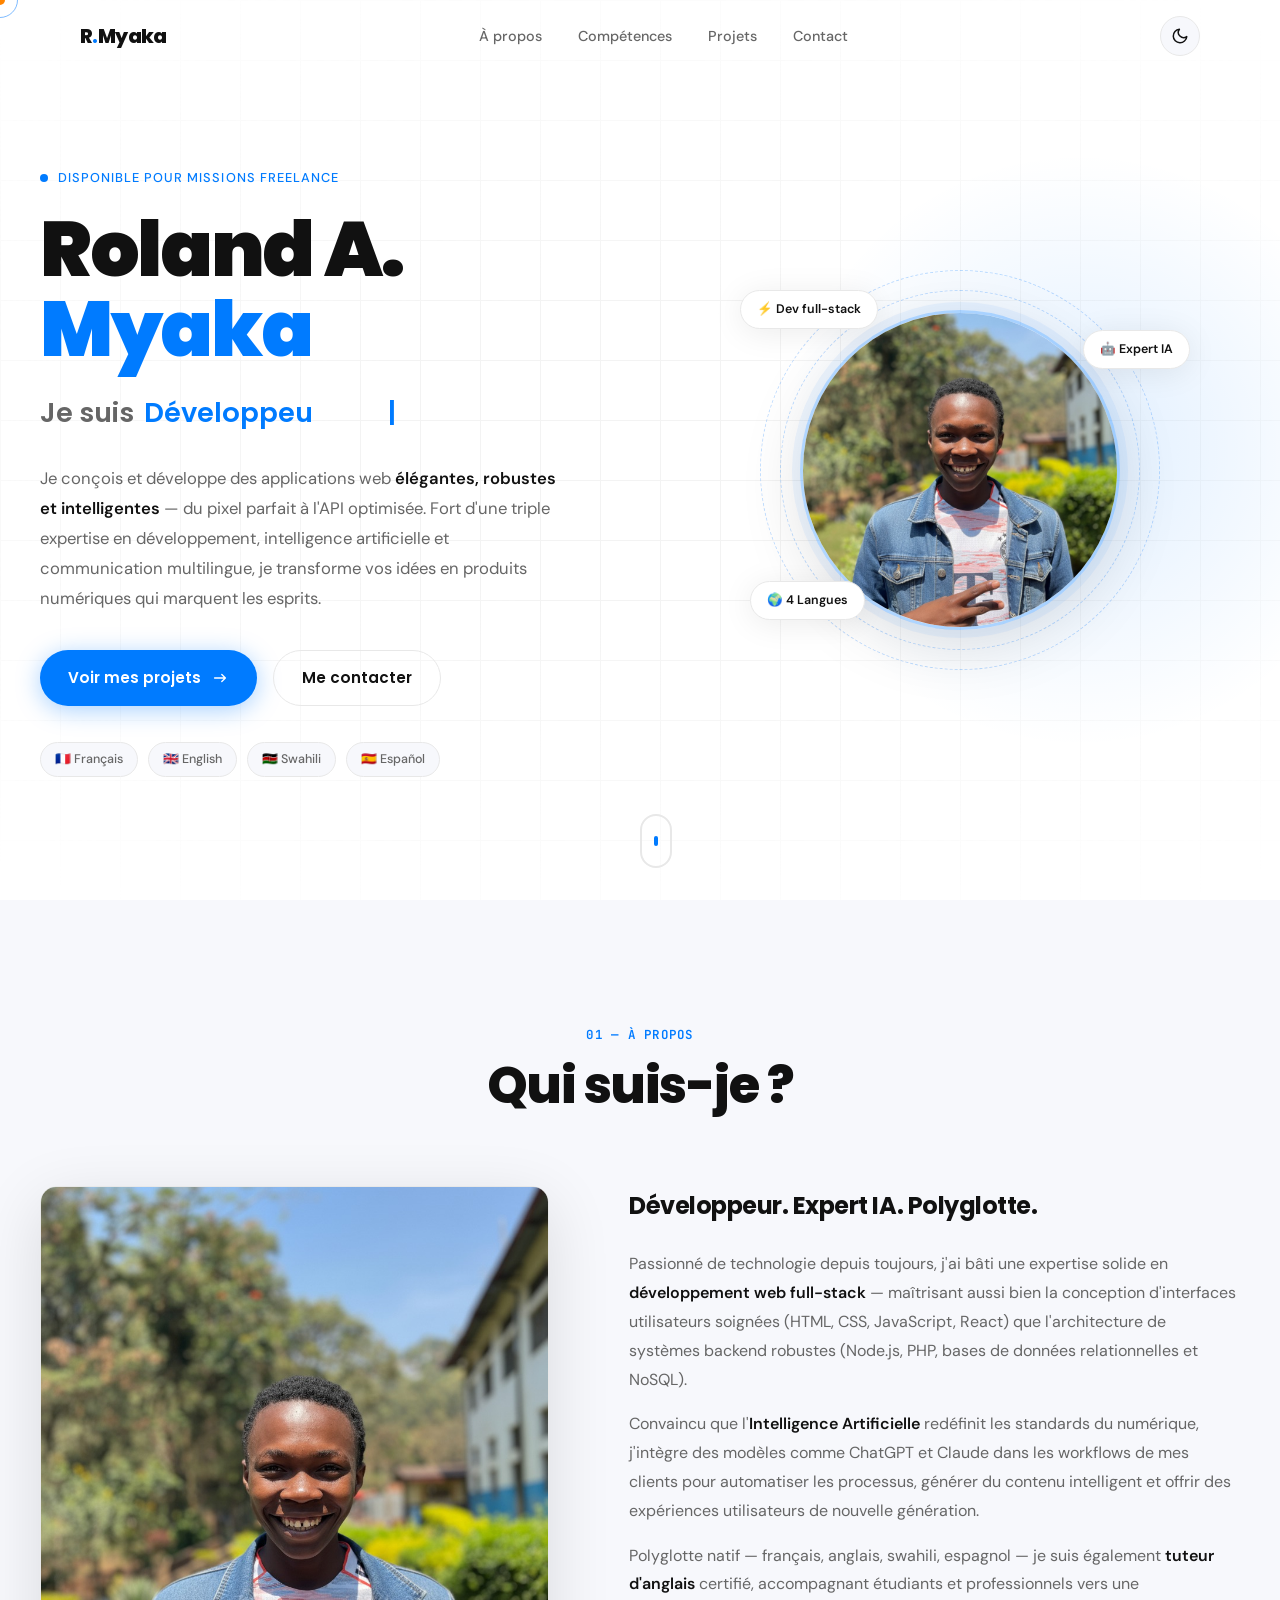
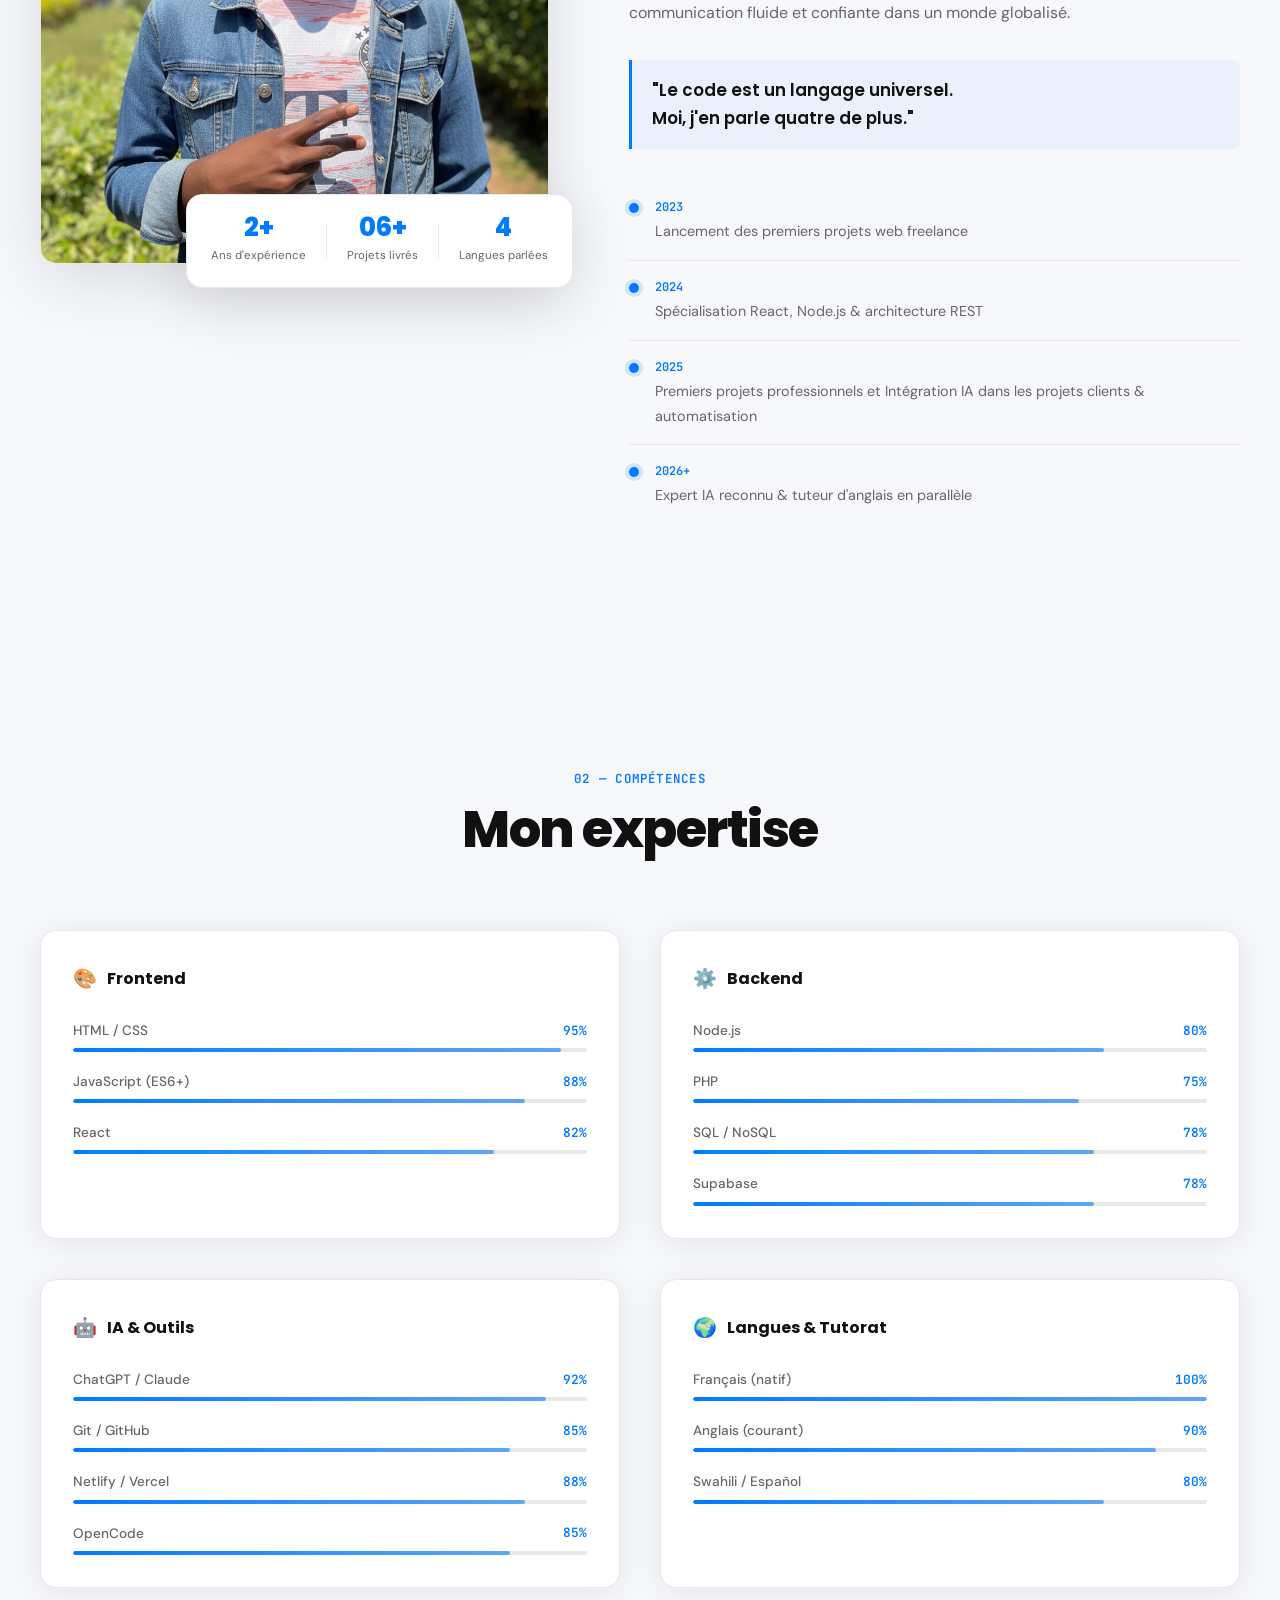
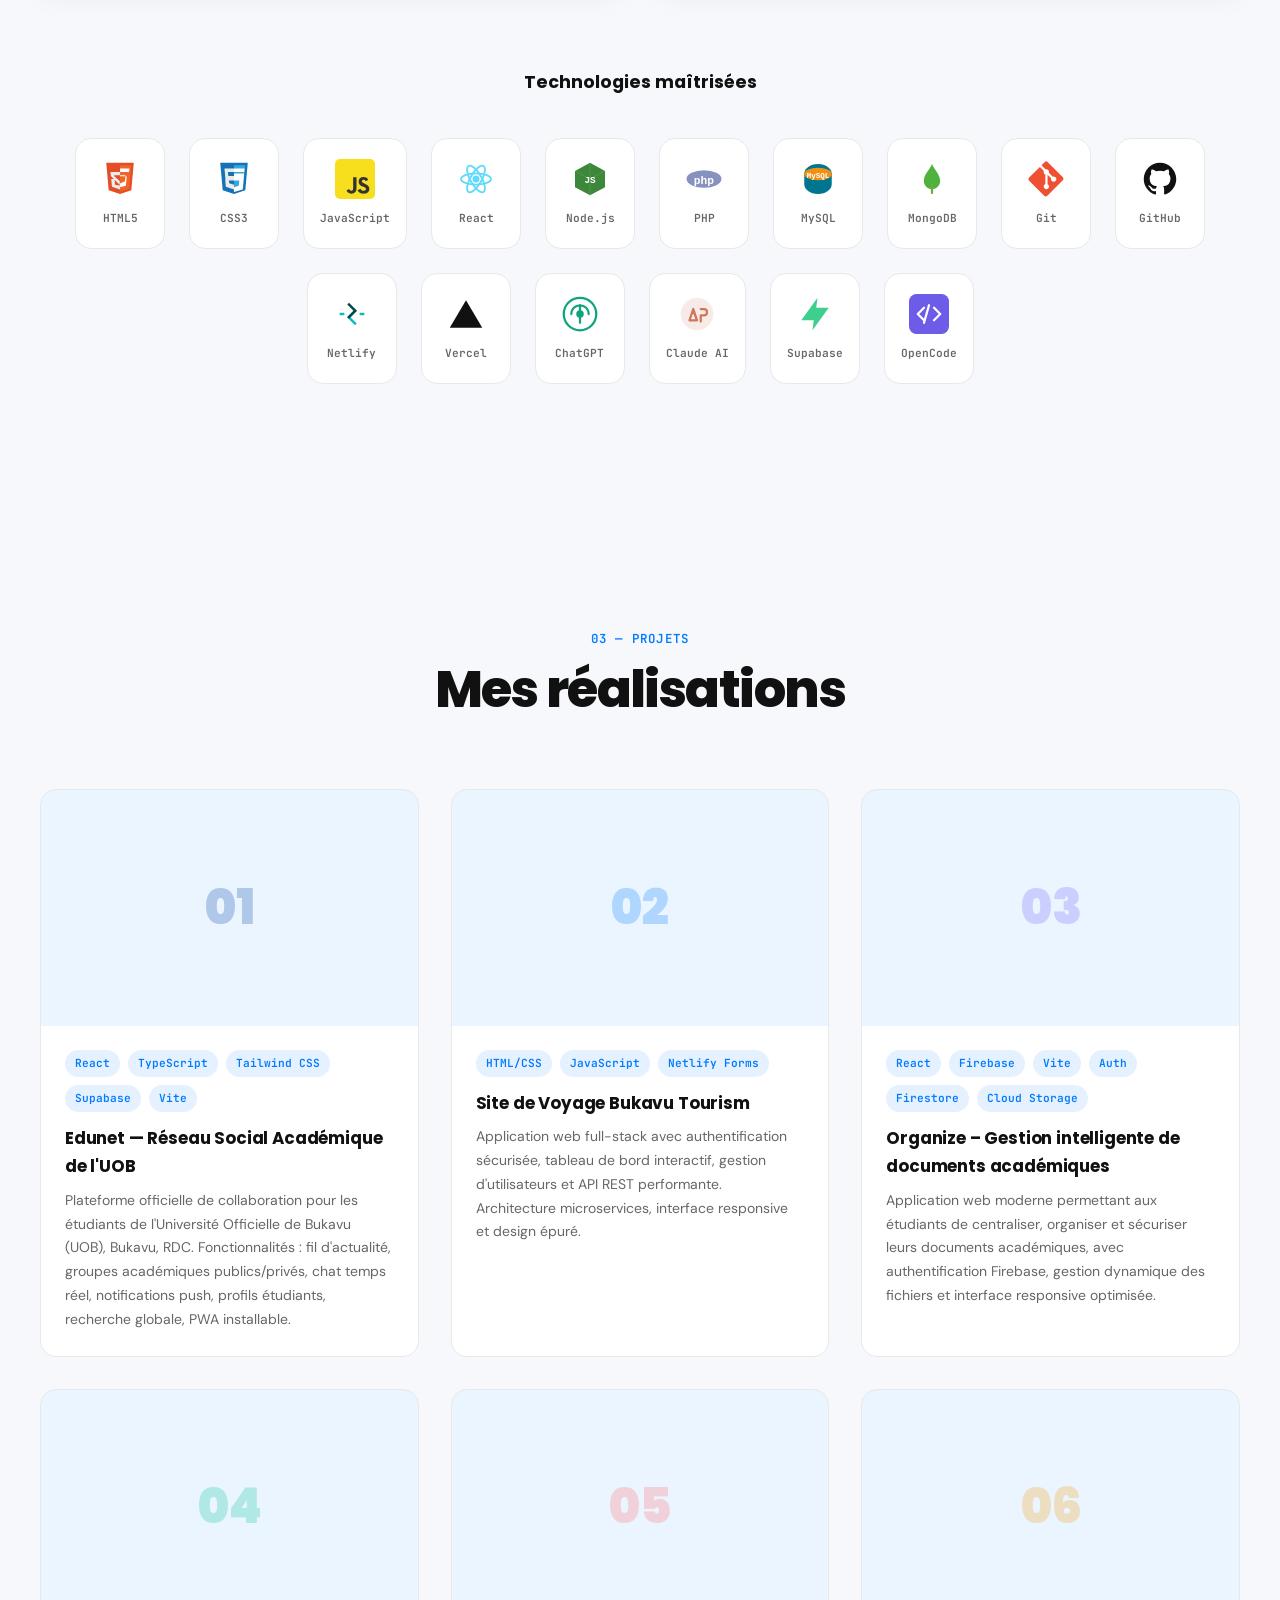
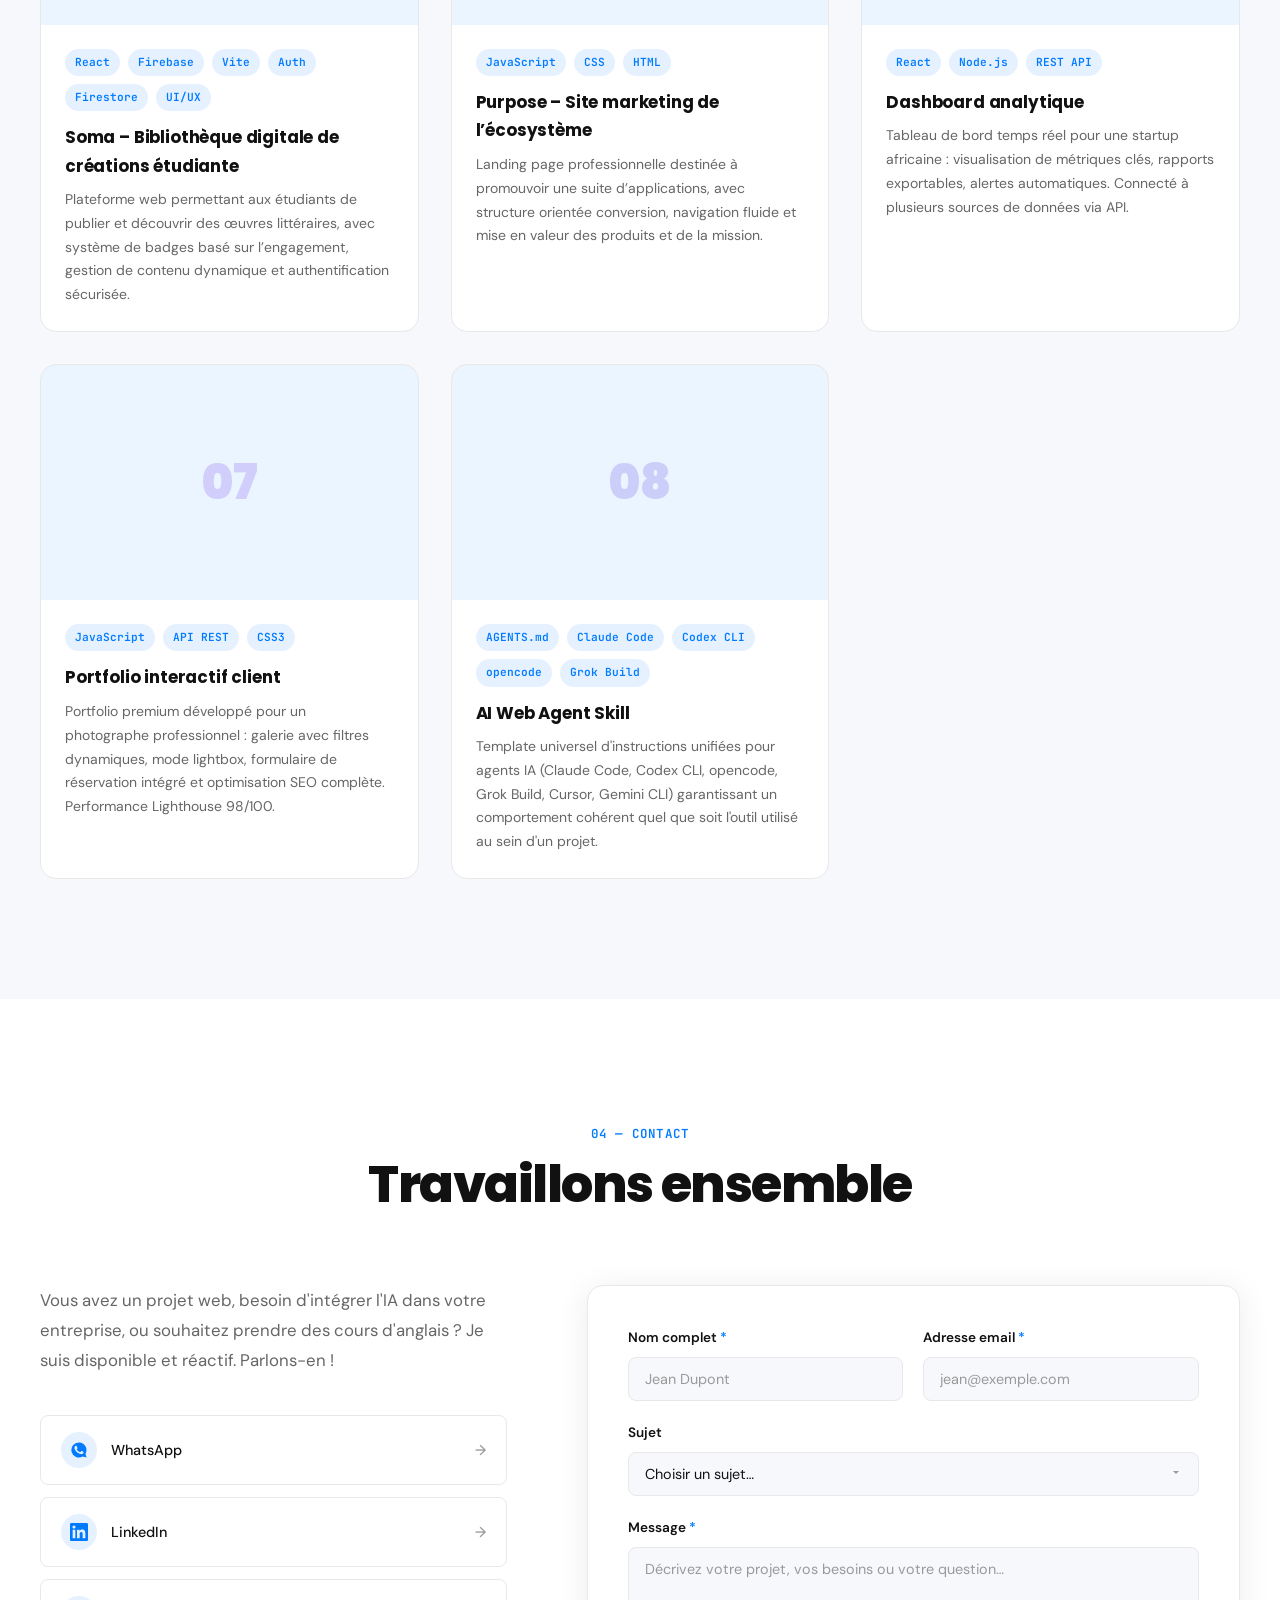
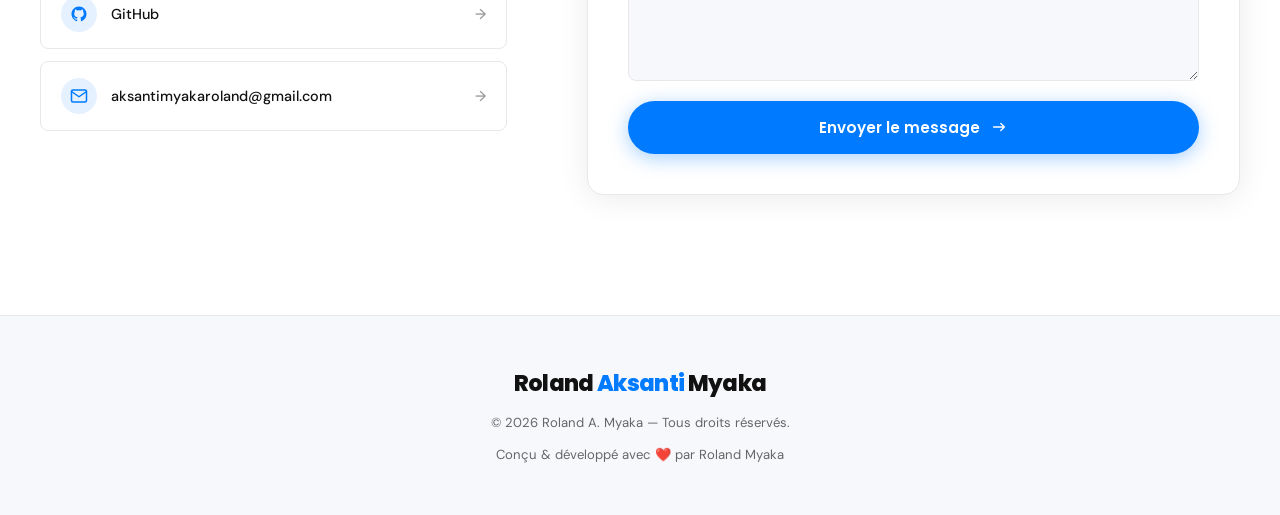
==== commit 94d9b2c7: "Ajout de nouvelles compétences et projets au portfolio" ====
--- a/index.html
+++ b/index.html
@@ -343,6 +343,10 @@
               <span>SQL / NoSQL</span><span>78%</span>
               <div class="bar-track"><div class="bar-fill" data-w="78"></div></div>
             </div>
+            <div class="skill-row">
+              <span>Supabase</span><span>78%</span>
+              <div class="bar-track"><div class="bar-fill" data-w="78"></div></div>
+            </div>
           </div>
         </div>
 
@@ -362,6 +366,10 @@
               <span>Netlify / Vercel</span><span>88%</span>
               <div class="bar-track"><div class="bar-fill" data-w="88"></div></div>
             </div>
+            <div class="skill-row">
+              <span>OpenCode</span><span>85%</span>
+              <div class="bar-track"><div class="bar-fill" data-w="85"></div></div>
+            </div>
           </div>
         </div>
 
@@ -529,6 +537,23 @@
             <span>Claude AI</span>
           </div>
 
+          <!-- Supabase -->
+          <div class="logo-item" title="Supabase">
+            <svg viewBox="0 0 32 32" fill="none" xmlns="http://www.w3.org/2000/svg">
+              <path d="M18 3 5 21h10l-1 8 13-18H17l1-8Z" fill="#3ECF8E"/>
+            </svg>
+            <span>Supabase</span>
+          </div>
+
+          <!-- OpenCode -->
+          <div class="logo-item" title="OpenCode">
+            <svg viewBox="0 0 32 32" fill="none" xmlns="http://www.w3.org/2000/svg">
+              <rect width="32" height="32" rx="6" fill="#6C5CE7"/>
+              <path d="M12 21l-5-5 5-5M20 11l5 5-5 5M16 9l-4 14" stroke="#fff" stroke-width="1.8" stroke-linecap="round" stroke-linejoin="round"/>
+            </svg>
+            <span>OpenCode</span>
+          </div>
+
         </div><!-- /logos-grid -->
       </div><!-- /tech-logos -->
 
@@ -549,16 +574,38 @@
       <div class="projects-grid">
 
         <!-- ── PROJET 1 ─────────────────────────────── -->
-        <!--
-          Pour chaque projet, remplacez :
-          • "images/projet-X.svg" par votre vraie image
-          • href="#" des liens par vos URLs réelles
-          • Le titre, la description, les tags
-        -->
+        <article class="proj-card reveal">
+          <div class="proj-img-wrap">
+            <div class="proj-placeholder" style="--ph:#0047AB">
+              <span>01</span>
+            </div>
+            <div class="proj-overlay">
+              <a href="https://edunete.netlify.app" target="_blank" rel="noopener" class="proj-btn">🔗 Voir live</a>
+              <a href="https://github.com/aksantimyakaroland/edunet.git" target="_blank" rel="noopener" class="proj-btn">⌥ GitHub</a>
+            </div>
+          </div>
+          <div class="proj-body">
+            <div class="proj-tags">
+              <span class="proj-tag">React</span>
+              <span class="proj-tag">TypeScript</span>
+              <span class="proj-tag">Tailwind CSS</span>
+              <span class="proj-tag">Supabase</span>
+              <span class="proj-tag">Vite</span>
+            </div>
+            <h3 class="proj-title">Edunet — Réseau Social Académique de l'UOB</h3>
+            <p class="proj-desc">
+              Plateforme officielle de collaboration pour les étudiants de l'Université Officielle de Bukavu
+              (UOB), Bukavu, RDC. Fonctionnalités : fil d'actualité, groupes académiques publics/privés,
+              chat temps réel, notifications push, profils étudiants, recherche globale, PWA installable.
+            </p>
+          </div>
+        </article>
+
+        <!-- ── PROJET 2 ─────────────────────────────── -->
         <article class="proj-card reveal">
           <div class="proj-img-wrap">
             <div class="proj-placeholder" style="--ph:#007BFF">
-              <span>01</span>
+              <span>02</span>
             </div>
             <div class="proj-overlay">
               <a href="https://github.com/aksantimyakaroland/bukavutourism.git" target="_blank" rel="noopener" class="proj-btn">🔗 Voir live</a>
@@ -580,11 +627,11 @@
           </div>
         </article>
 
-        <!-- ── PROJET 2 ─────────────────────────────── -->
+        <!-- ── PROJET 3 ─────────────────────────────── -->
         <article class="proj-card reveal">
           <div class="proj-img-wrap">
             <div class="proj-placeholder" style="--ph:#6C63FF">
-              <span>02</span>
+              <span>03</span>
             </div>
             <div class="proj-overlay">
               <a href="#" target="_blank" rel="noopener" class="proj-btn">🔗 Voir live</a>
@@ -607,11 +654,11 @@
           </div>
         </article>
 
-        <!-- ── PROJET 3 ─────────────────────────────── -->
+        <!-- ── PROJET 4 ─────────────────────────────── -->
         <article class="proj-card reveal">
           <div class="proj-img-wrap">
             <div class="proj-placeholder" style="--ph:#00C49A">
-              <span>03</span>
+              <span>04</span>
             </div>
             <div class="proj-overlay">
               <a href="#" target="_blank" rel="noopener" class="proj-btn">🔗 Voir live</a>
@@ -634,11 +681,11 @@
           </div>
         </article>
 
-        <!-- ── PROJET 4 ─────────────────────────────── -->
+        <!-- ── PROJET 5 ─────────────────────────────── -->
         <article class="proj-card reveal">
           <div class="proj-img-wrap">
             <div class="proj-placeholder" style="--ph:#FF6B6B">
-              <span>04</span>
+              <span>05</span>
             </div>
             <div class="proj-overlay">
               <a href="#" target="_blank" rel="noopener" class="proj-btn">🔗 Voir live</a>
@@ -658,11 +705,11 @@
           </div>
         </article>
 
-        <!-- ── PROJET 5 ─────────────────────────────── -->
+        <!-- ── PROJET 6 ─────────────────────────────── -->
         <article class="proj-card reveal">
           <div class="proj-img-wrap">
             <div class="proj-placeholder" style="--ph:#F59E0B">
-              <span>05</span>
+              <span>06</span>
             </div>
             <div class="proj-overlay">
               <a href="#" target="_blank" rel="noopener" class="proj-btn">🔗 Voir live</a>
@@ -684,11 +731,11 @@
           </div>
         </article>
 
-        <!-- ── PROJET 6 ─────────────────────────────── -->
+        <!-- ── PROJET 7 ─────────────────────────────── -->
         <article class="proj-card reveal">
           <div class="proj-img-wrap">
             <div class="proj-placeholder" style="--ph:#8B5CF6">
-              <span>06</span>
+              <span>07</span>
             </div>
             <div class="proj-overlay">
               <a href="#" target="_blank" rel="noopener" class="proj-btn">🔗 Voir live</a>
@@ -706,6 +753,33 @@
               Portfolio premium développé pour un photographe professionnel : galerie avec
               filtres dynamiques, mode lightbox, formulaire de réservation intégré et optimisation
               SEO complète. Performance Lighthouse 98/100.
+            </p>
+          </div>
+        </article>
+
+        <!-- ── PROJET 8 ─────────────────────────────── -->
+        <article class="proj-card reveal">
+          <div class="proj-img-wrap">
+            <div class="proj-placeholder" style="--ph:#6C5CE7">
+              <span>08</span>
+            </div>
+            <div class="proj-overlay">
+              <a href="https://github.com/aksantimyakaroland/ai-web-agent-skill.git" target="_blank" rel="noopener" class="proj-btn">⌥ GitHub</a>
+            </div>
+          </div>
+          <div class="proj-body">
+            <div class="proj-tags">
+              <span class="proj-tag">AGENTS.md</span>
+              <span class="proj-tag">Claude Code</span>
+              <span class="proj-tag">Codex CLI</span>
+              <span class="proj-tag">opencode</span>
+              <span class="proj-tag">Grok Build</span>
+            </div>
+            <h3 class="proj-title">AI Web Agent Skill</h3>
+            <p class="proj-desc">
+              Template universel d'instructions unifiées pour agents IA (Claude Code, Codex CLI,
+              opencode, Grok Build, Cursor, Gemini CLI) garantissant un comportement cohérent
+              quel que soit l'outil utilisé au sein d'un projet.
             </p>
           </div>
         </article>
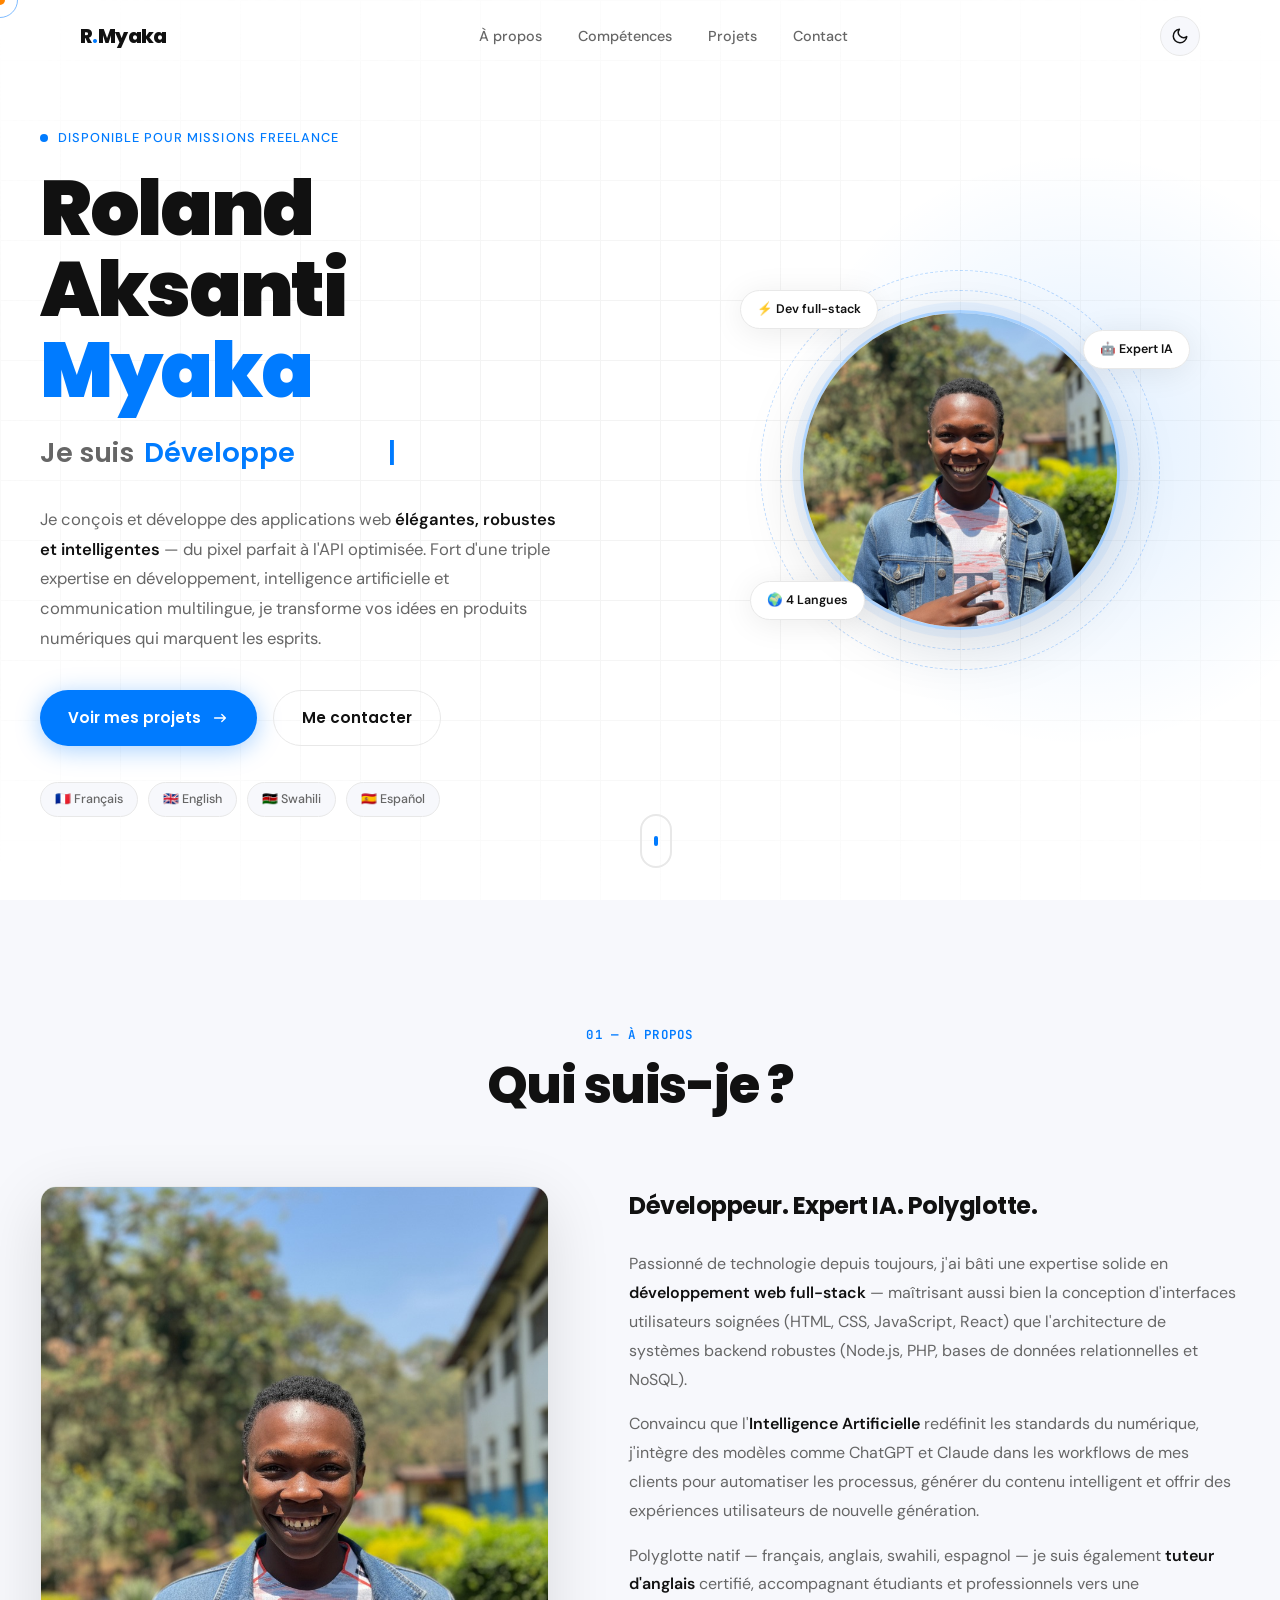
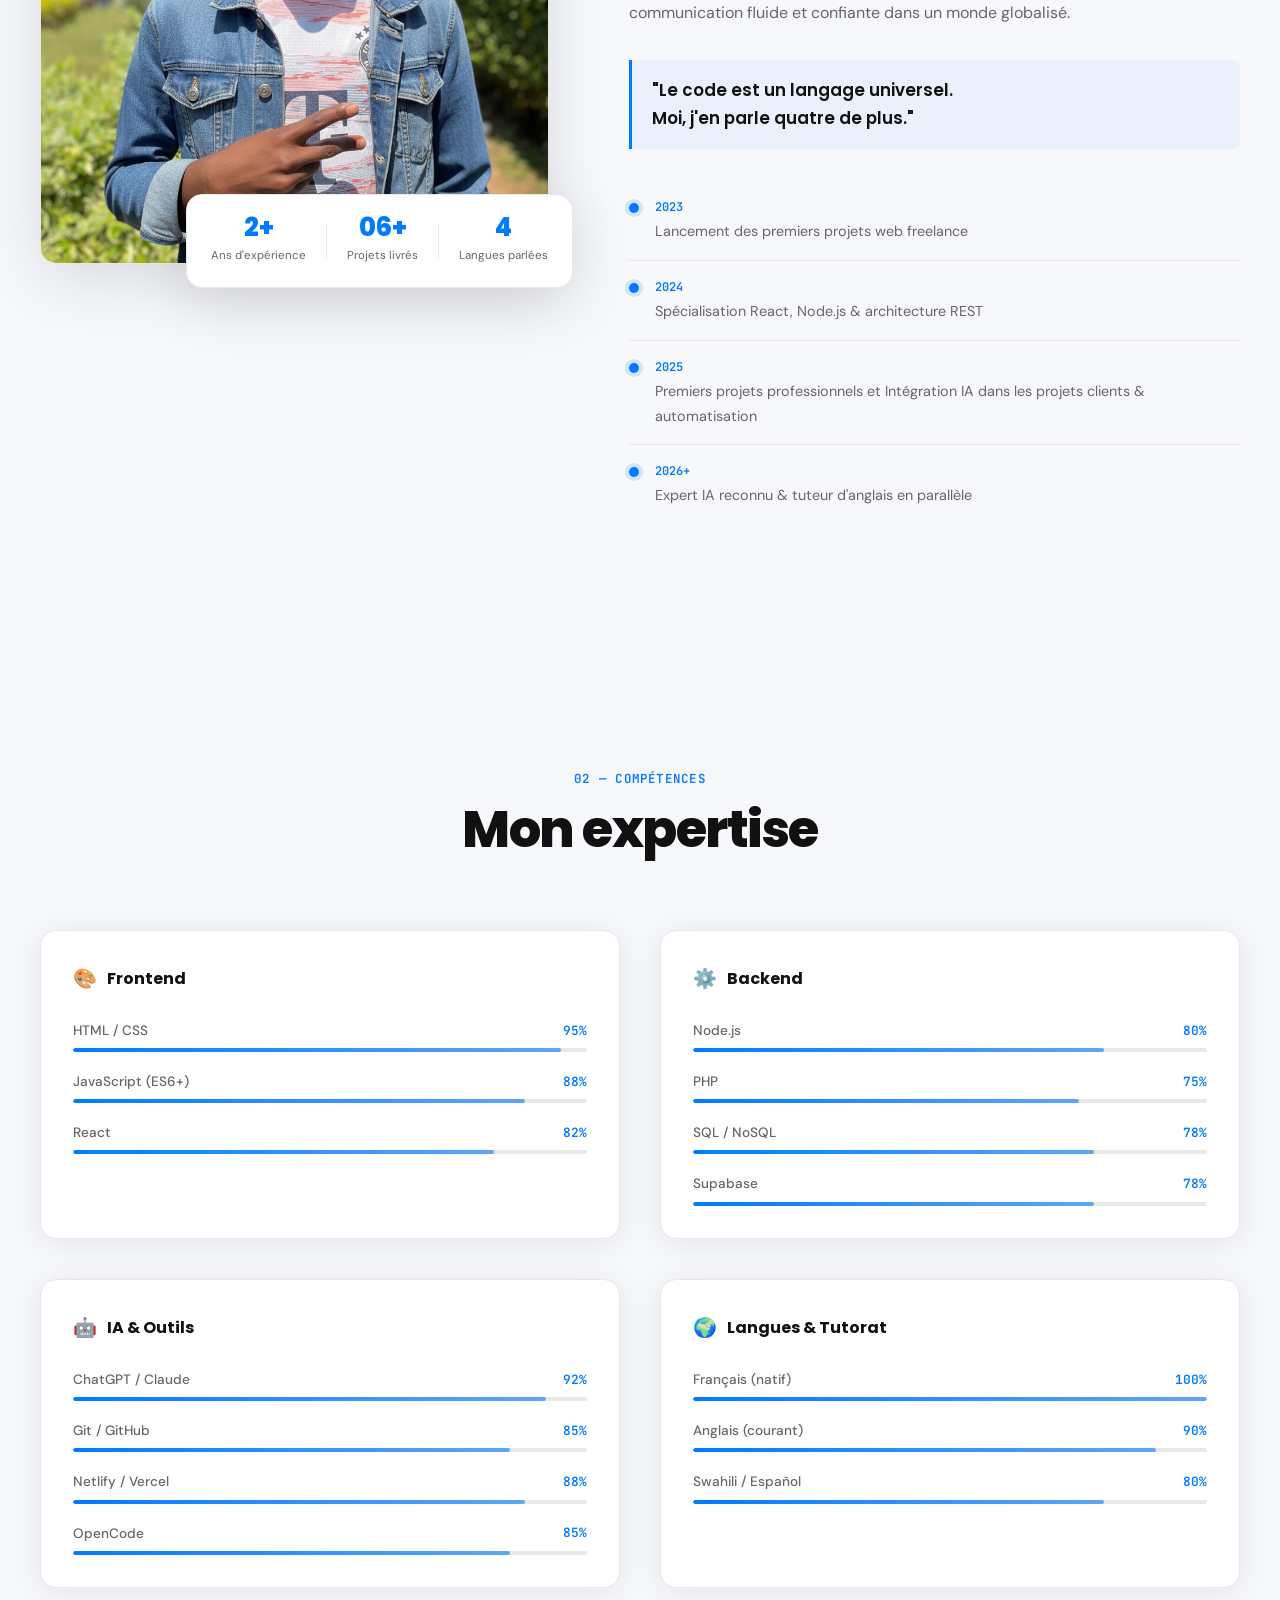
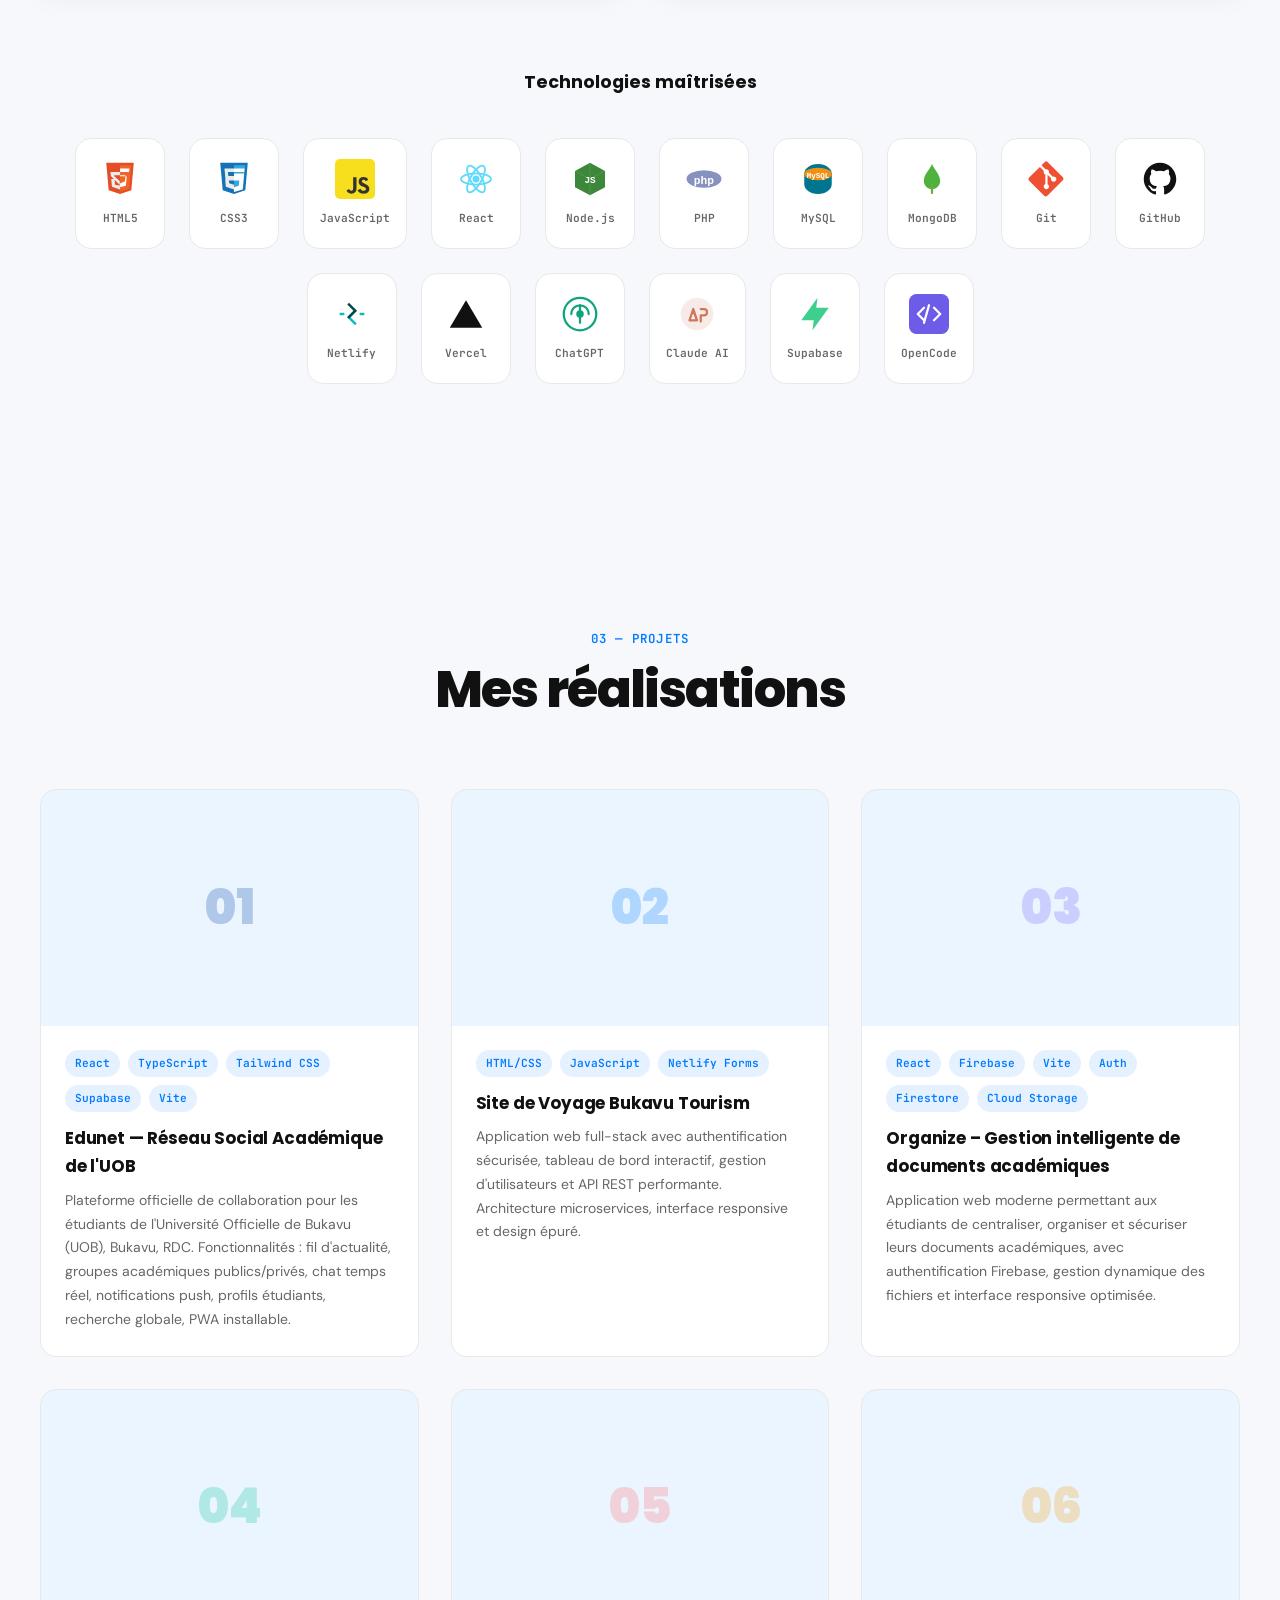
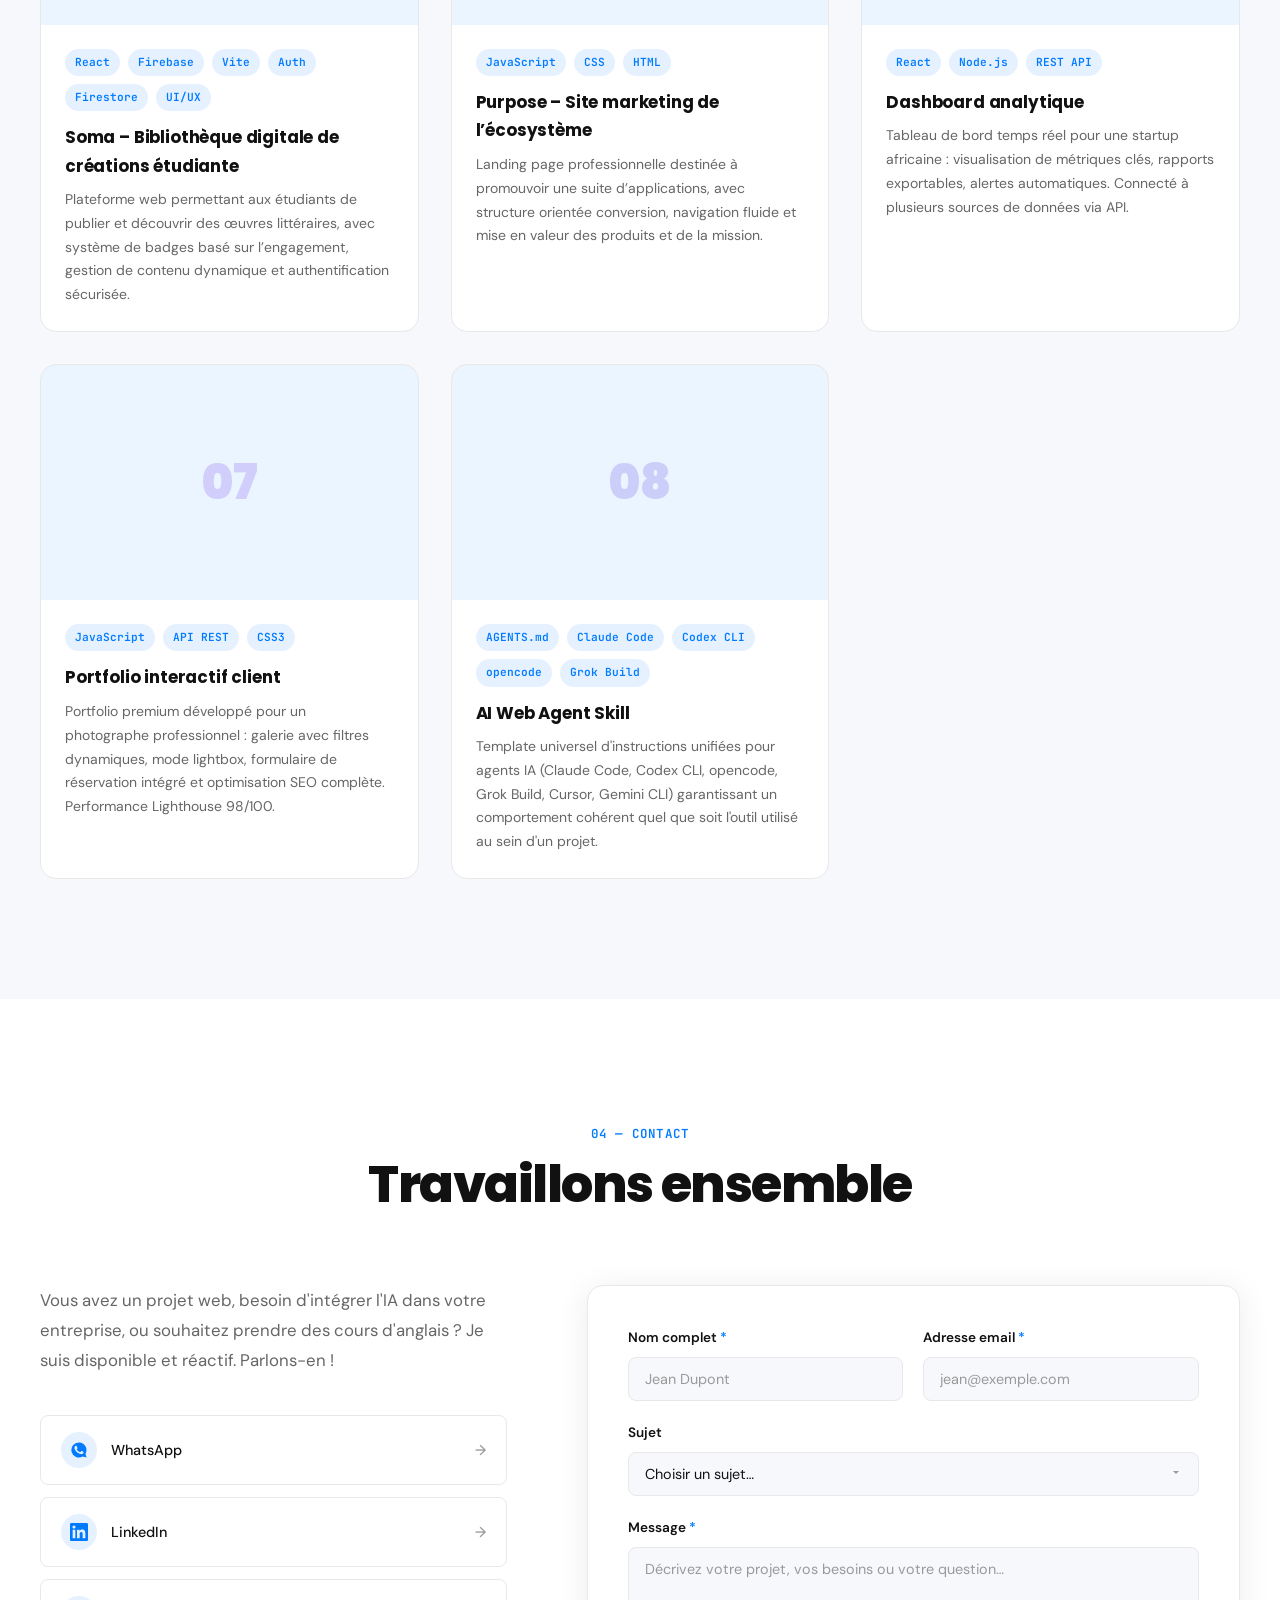
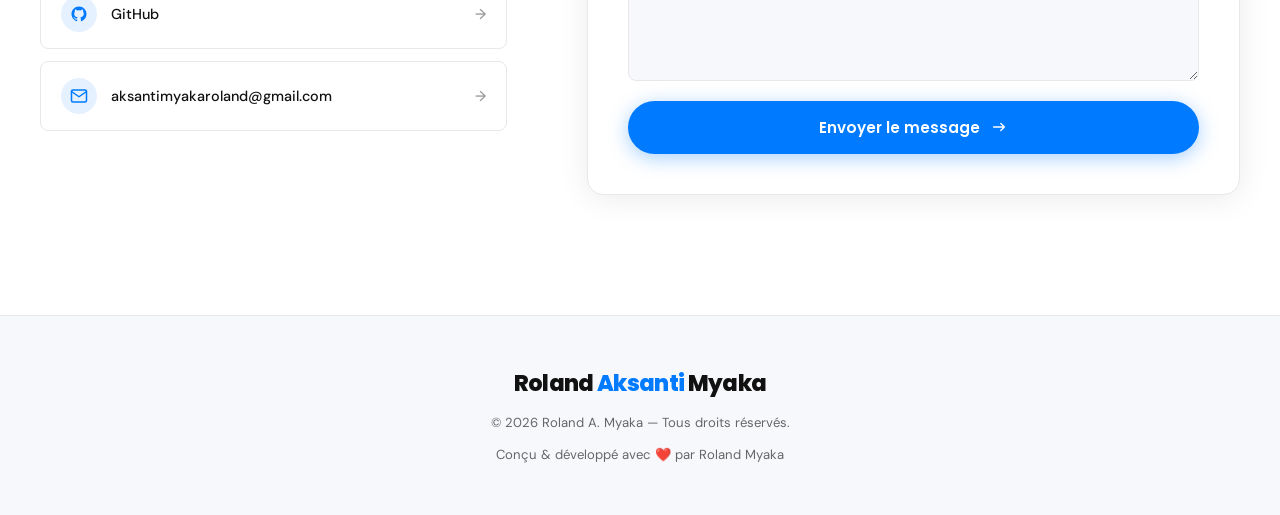
==== commit 2fa4e666: "Refactor JavaScript and CSS files for improved readability and organization; add robots.txt and site" ====
--- a/index.html
+++ b/index.html
@@ -1,42 +1,63 @@
 <!DOCTYPE html>
 <html lang="fr" data-theme="light">
 <head>
-  <!-- ================================================
-       META & SEO
-  ================================================ -->
   <meta charset="UTF-8" />
   <meta name="viewport" content="width=device-width, initial-scale=1.0"/>
-  <meta name="description" content="Roland A. Myaka — Développeur Web Full-Stack, Expert en Intelligence Artificielle et Tuteur d'anglais. Spécialiste React, Node.js, PHP. Disponible en freelance."/>
-  <meta name="keywords" content="développeur web, expert IA, tuteur anglais, React, Node.js, PHP, freelance, portfolio, Roland Myaka"/>
-  <meta name="author" content="Roland A. Myaka"/>
-  <meta property="og:title" content="Roland A. Myaka — Développeur Web & Expert IA"/>
+  <meta name="description" content="Portfolio de Roland Aksanti Myaka, développeur web full-stack et expert en intelligence artificielle basé à Bukavu, RDC. Spécialiste React, Node.js, PHP. Disponible pour missions freelance, intégration IA et tutorat d'anglais."/>
+  <meta name="keywords" content="développeur web, expert IA, tuteur anglais, React, Node.js, PHP, freelance, portfolio, Roland Aksanti Myaka, Bukavu, RDC, full-stack"/>
+  <meta name="author" content="Roland Aksanti Myaka"/>
+  <meta name="robots" content="index, follow, max-snippet:-1, max-image-preview:large"/>
+  <link rel="canonical" href="https://rolandmyaka.netlify.app"/>
+  <meta property="og:title" content="Roland Aksanti Myaka — Développeur Web & Expert IA"/>
   <meta property="og:description" content="Développeur Web Full-Stack, Expert IA & Polyglotte. Construisons quelque chose d'extraordinaire ensemble."/>
   <meta property="og:type" content="website"/>
-  <title>Roland A. Myaka — Développeur Web & Expert IA</title>
-
-  <!-- ================================================
-       GOOGLE FONTS
-       Poppins  → titres (bold, distinctif)
-       DM Sans  → corps de texte (lisible, moderne)
-       JetBrains Mono → code / badges techniques
-  ================================================ -->
+  <meta property="og:url" content="https://rolandmyaka.netlify.app"/>
+  <meta property="og:image" content="https://rolandmyaka.netlify.app/images/photo.jpg"/>
+  <meta property="og:site_name" content="Roland Aksanti Myaka — Portfolio"/>
+  <meta property="og:locale" content="fr_FR"/>
+  <meta name="twitter:card" content="summary_large_image"/>
+  <meta name="twitter:title" content="Roland Aksanti Myaka — Développeur Web & Expert IA"/>
+  <meta name="twitter:description" content="Développeur Web Full-Stack, Expert IA & Polyglotte. Disponible pour missions freelance."/>
+  <meta name="twitter:image" content="https://rolandmyaka.netlify.app/images/photo.jpg"/>
+  <link rel="icon" type="image/svg+xml" href="data:image/svg+xml,<svg xmlns='http://www.w3.org/2000/svg' viewBox='0 0 100 100'><rect width='100' height='100' rx='20' fill='%23007BFF'/><text x='50' y='62' font-family='Poppins,sans-serif' font-size='42' font-weight='700' fill='white' text-anchor='middle'>RM</text></svg>"/>
+  <title>Roland Aksanti Myaka — Développeur Web Full-Stack & Expert IA | Portfolio</title>
+
   <link rel="preconnect" href="https://fonts.googleapis.com"/>
   <link rel="preconnect" href="https://fonts.gstatic.com" crossorigin/>
   <link href="https://fonts.googleapis.com/css2?family=Poppins:wght@300;400;600;700;800;900&family=DM+Sans:ital,opsz,wght@0,9..40,300;0,9..40,400;0,9..40,500;1,9..40,300&family=JetBrains+Mono:wght@400;600&display=swap" rel="stylesheet"/>
 
   <link rel="stylesheet" href="style.css"/>
+
+  <script type="application/ld+json">
+  {
+    "@context": "https://schema.org",
+    "@type": "Person",
+    "name": "Roland Aksanti Myaka",
+    "alternateName": ["Roland Myaka", "Roland A. Myaka", "Roland Aksanti", "Aksanti Myaka", "Roland"],
+    "jobTitle": "Développeur Web Full-Stack, Expert en Intelligence Artificielle",
+    "description": "Développeur web full-stack et expert en IA basé à Bukavu, RDC. Spécialiste React, Node.js, PHP.",
+    "url": "https://rolandmyaka.netlify.app",
+    "image": "https://rolandmyaka.netlify.app/images/photo.jpg",
+    "email": "aksantimyakaroland@gmail.com",
+    "address": {
+      "@type": "PostalAddress",
+      "addressLocality": "Bukavu",
+      "addressCountry": "CD"
+    },
+    "sameAs": [
+      "https://github.com/aksantimyakaroland",
+      "https://linkedin.com/in/roland-aksanti-myaka-4a7a41342",
+      "https://wa.me/243970604954"
+    ],
+    "knowsLanguage": ["fr", "en", "sw", "es"]
+  }
+  </script>
 </head>
 <body>
 
-  <!-- ================================================
-       CURSEUR PERSONNALISÉ (desktop)
-  ================================================ -->
   <div class="cursor"        id="cursor"></div>
   <div class="cursor-trail"  id="cursorTrail"></div>
 
-  <!-- ================================================
-       LOADER PAGE
-  ================================================ -->
   <div class="page-loader" id="pageLoader">
     <div class="loader-box">
       <span class="loader-initials">R<em>.</em>M</span>
@@ -44,9 +65,6 @@
     </div>
   </div>
 
-  <!-- ================================================
-       NAVIGATION
-  ================================================ -->
   <nav class="navbar" id="navbar">
     <div class="nav-inner">
 
@@ -60,7 +78,6 @@
       </ul>
 
       <div class="nav-right">
-        <!-- ── Toggle Jour / Nuit ────────────────── -->
         <button class="theme-btn" id="themeToggle" aria-label="Basculer le thème">
           <!-- LUNE (affichée en mode clair → click = passer en sombre) -->
           <svg class="icon-moon" viewBox="0 0 24 24" fill="none">
@@ -82,14 +99,12 @@
           </svg>
         </button>
 
-        <!-- Hamburger mobile -->
         <button class="hamburger" id="hamburger" aria-label="Ouvrir le menu">
           <span></span><span></span><span></span>
         </button>
       </div>
     </div>
 
-    <!-- Menu mobile overlay -->
     <div class="mobile-menu" id="mobileMenu">
       <ul>
         <li><a href="#about"    class="mob-link">À propos</a></li>
@@ -100,16 +115,12 @@
     </div>
   </nav>
 
-  <!-- ================================================
-       SECTION 1 — HERO
-  ================================================ -->
   <section class="hero" id="hero">
     <div class="hero-bg-grid"  aria-hidden="true"></div>
     <div class="hero-bg-glow"  aria-hidden="true"></div>
 
     <div class="hero-inner">
 
-      <!-- ── Texte gauche ─────────────────────────── -->
       <div class="hero-text">
 
         <p class="hero-eyebrow">
@@ -118,11 +129,10 @@
         </p>
 
         <h1 class="hero-name">
-          Roland A.<br>
+          Roland Aksanti<br>
           <span class="name-accent">Myaka</span>
         </h1>
 
-        <!-- Typing effect -->
         <div class="hero-typing-wrap">
           <span class="typing-prefix">Je suis&nbsp;</span>
           <span class="typing-word" id="typingWord"></span>
@@ -148,7 +158,6 @@
           <a href="#contact" class="cta-ghost">Me contacter</a>
         </div>
 
-        <!-- Langues -->
         <div class="lang-strip">
           <span class="lang-pill">🇫🇷 Français</span>
           <span class="lang-pill">🇬🇧 English</span>
@@ -157,45 +166,29 @@
         </div>
       </div>
 
-      <!-- ── Photo droite ──────────────────────────── -->
       <div class="hero-visual">
         <div class="avatar-scene">
           <div class="avatar-ring r1"></div>
           <div class="avatar-ring r2"></div>
-          <!--
-            ════════════════════════════════════════════
-            VOTRE PHOTO EST ICI.
-            Pour mettre votre vraie photo :
-              1. Copiez votre image dans le dossier images/
-              2. Renommez-la en "photo.jpg" (ou .png / .webp)
-              3. Remplacez le <img> ci-dessous par :
-                 <img src="images/VOTRE_PHOTO.jpg" alt="Roland A. Myaka" class="avatar-photo"/>
-            ════════════════════════════════════════════
-          -->
           <img
             src="images/photo.jpg"
             alt="Roland A. Myaka — Photo de profil"
             class="avatar-photo"
             loading="eager"
           />
-          <!-- Badges flottants -->
           <div class="float-chip fc-tl">⚡ Dev full-stack</div>
           <div class="float-chip fc-tr">🤖 Expert IA</div>
           <div class="float-chip fc-bl">🌍 4 Langues</div>
         </div>
       </div>
 
-    </div><!-- /hero-inner -->
-
-    <!-- Flèche scroll -->
+    </div>
+
     <a href="#about" class="scroll-hint" aria-label="Défiler">
       <div class="scroll-wheel"></div>
     </a>
   </section>
 
-  <!-- ================================================
-       SECTION 2 — À PROPOS
-  ================================================ -->
   <section class="section" id="about">
     <div class="container">
 
@@ -206,13 +199,8 @@
 
       <div class="about-layout">
 
-        <!-- Photo about -->
         <div class="about-img-col reveal anim-left">
-          <!--
-            Pour remplacer : <img src="images/about.jpg" alt="Roland au travail" class="about-photo" loading="lazy"/>
-          -->
           <img src="images/photo.jpg" alt="Roland A. Myaka" class="about-photo" loading="lazy"/>
-          <!-- Carte statistiques -->
           <div class="about-stat-card">
             <div class="stat-item">
               <strong>2+</strong>
@@ -231,7 +219,6 @@
           </div>
         </div>
 
-        <!-- Texte about -->
         <div class="about-text-col reveal anim-right">
           <h3 class="about-sub">Développeur. Expert IA. Polyglotte.</h3>
 
@@ -257,7 +244,6 @@
             "Le code est un langage universel.<br/>Moi, j'en parle quatre de plus."
           </blockquote>
 
-          <!-- Timeline carrière -->
           <div class="timeline">
             <div class="tl-item">
               <div class="tl-dot"></div>
@@ -294,9 +280,6 @@
     </div>
   </section>
 
-  <!-- ================================================
-       SECTION 3 — COMPÉTENCES (logos SVG officiels inline)
-  ================================================ -->
   <section class="section skills-section" id="skills">
     <div class="container">
 
@@ -305,10 +288,8 @@
         <h2 class="sec-title">Mon expertise</h2>
       </header>
 
-      <!-- Barres de compétences par catégorie -->
       <div class="skills-cats">
 
-        <!-- FRONTEND -->
         <div class="skill-cat reveal">
           <h3 class="cat-title"><span class="cat-icon">🎨</span> Frontend</h3>
           <div class="skill-bars">
@@ -327,7 +308,6 @@
           </div>
         </div>
 
-        <!-- BACKEND -->
         <div class="skill-cat reveal">
           <h3 class="cat-title"><span class="cat-icon">⚙️</span> Backend</h3>
           <div class="skill-bars">
@@ -350,7 +330,6 @@
           </div>
         </div>
 
-        <!-- IA & OUTILS -->
         <div class="skill-cat reveal">
           <h3 class="cat-title"><span class="cat-icon">🤖</span> IA &amp; Outils</h3>
           <div class="skill-bars">
@@ -373,7 +352,6 @@
           </div>
         </div>
 
-        <!-- LANGUES -->
         <div class="skill-cat reveal">
           <h3 class="cat-title"><span class="cat-icon">🌍</span> Langues &amp; Tutorat</h3>
           <div class="skill-bars">
@@ -392,14 +370,12 @@
           </div>
         </div>
 
-      </div><!-- /skills-cats -->
-
-      <!-- ── Logos officiels SVG inline ─────────────────────────────────── -->
+      </div>
+
       <div class="tech-logos reveal">
         <p class="tech-logos-title">Technologies maîtrisées</p>
         <div class="logos-grid">
 
-          <!-- HTML5 -->
           <div class="logo-item" title="HTML5">
             <svg viewBox="0 0 32 32" fill="none" xmlns="http://www.w3.org/2000/svg">
               <path d="M5 3l1.96 22.04L16 28l9.04-2.96L27 3H5z" fill="#E44D26"/>
@@ -410,7 +386,6 @@
             <span>HTML5</span>
           </div>
 
-          <!-- CSS3 -->
           <div class="logo-item" title="CSS3">
             <svg viewBox="0 0 32 32" fill="none" xmlns="http://www.w3.org/2000/svg">
               <path d="M5 3l1.96 22.04L16 28l9.04-2.96L27 3H5z" fill="#1572B6"/>
@@ -421,7 +396,6 @@
             <span>CSS3</span>
           </div>
 
-          <!-- JavaScript -->
           <div class="logo-item" title="JavaScript">
             <svg viewBox="0 0 32 32" fill="none" xmlns="http://www.w3.org/2000/svg">
               <rect width="32" height="32" rx="4" fill="#F7DF1E"/>
@@ -430,7 +404,6 @@
             <span>JavaScript</span>
           </div>
 
-          <!-- React -->
           <div class="logo-item" title="React">
             <svg viewBox="0 0 32 32" fill="none" xmlns="http://www.w3.org/2000/svg">
               <circle cx="16" cy="16" r="2.8" fill="#61DAFB"/>
@@ -441,7 +414,6 @@
             <span>React</span>
           </div>
 
-          <!-- Node.js -->
           <div class="logo-item" title="Node.js">
             <svg viewBox="0 0 32 32" fill="none" xmlns="http://www.w3.org/2000/svg">
               <path d="M16 3L4 9.5v13L16 29l12-6.5v-13L16 3z" fill="#3C873A"/>
@@ -451,7 +423,6 @@
             <span>Node.js</span>
           </div>
 
-          <!-- PHP -->
           <div class="logo-item" title="PHP">
             <svg viewBox="0 0 32 32" fill="none" xmlns="http://www.w3.org/2000/svg">
               <ellipse cx="16" cy="16" rx="14" ry="7" fill="#8892BF"/>
@@ -460,7 +431,6 @@
             <span>PHP</span>
           </div>
 
-          <!-- MySQL -->
           <div class="logo-item" title="MySQL">
             <svg viewBox="0 0 32 32" fill="none" xmlns="http://www.w3.org/2000/svg">
               <path d="M16 4C9.6 4 5 7.58 5 12v8c0 4.42 4.6 8 11 8s11-3.58 11-8v-8c0-4.42-4.6-8-11-8z" fill="#00758F"/>
@@ -470,7 +440,6 @@
             <span>MySQL</span>
           </div>
 
-          <!-- MongoDB -->
           <div class="logo-item" title="MongoDB">
             <svg viewBox="0 0 32 32" fill="none" xmlns="http://www.w3.org/2000/svg">
               <path d="M16 4c-1.6 4.5-6.5 8-6.5 13.5 0 3.6 2.9 6.5 6.5 6.5s6.5-2.9 6.5-6.5C22.5 12 17.6 8.5 16 4z" fill="#4DB33D"/>
@@ -479,7 +448,6 @@
             <span>MongoDB</span>
           </div>
 
-          <!-- Git -->
           <div class="logo-item" title="Git">
             <svg viewBox="0 0 32 32" fill="none" xmlns="http://www.w3.org/2000/svg">
               <path d="M29.47 14.53L17.47 2.53a1.8 1.8 0 00-2.55 0l-2.54 2.54 3.22 3.22a2.14 2.14 0 012.72 2.72l3.1 3.1a2.14 2.14 0 11-1.29 1.29l-2.9-2.9v7.62a2.14 2.14 0 11-1.76-.08V12.3a2.14 2.14 0 01-1.16-2.8L11.1 6.3 2.53 14.88a1.8 1.8 0 000 2.55l12 12a1.8 1.8 0 002.55 0l12.39-12.39a1.8 1.8 0 000-2.51z" fill="#F05032"/>
@@ -487,7 +455,6 @@
             <span>Git</span>
           </div>
 
-          <!-- GitHub -->
           <div class="logo-item" title="GitHub">
             <svg viewBox="0 0 32 32" fill="none" xmlns="http://www.w3.org/2000/svg">
               <path fill-rule="evenodd" clip-rule="evenodd"
@@ -497,7 +464,6 @@
             <span>GitHub</span>
           </div>
 
-          <!-- Netlify -->
           <div class="logo-item" title="Netlify">
             <svg viewBox="0 0 32 32" fill="none" xmlns="http://www.w3.org/2000/svg">
               <path d="M19.8 13.6l-1.4-1.4-6.4 6.4 6.4 6.4 1.4-1.4-5-5 5-5z" fill="#05BDBA"/>
@@ -508,7 +474,6 @@
             <span>Netlify</span>
           </div>
 
-          <!-- Vercel -->
           <div class="logo-item" title="Vercel">
             <svg viewBox="0 0 32 32" fill="none" xmlns="http://www.w3.org/2000/svg">
               <path d="M16 5L29 27H3L16 5z" fill="currentColor"/>
@@ -516,7 +481,6 @@
             <span>Vercel</span>
           </div>
 
-          <!-- ChatGPT -->
           <div class="logo-item" title="ChatGPT">
             <svg viewBox="0 0 32 32" fill="none" xmlns="http://www.w3.org/2000/svg">
               <circle cx="16" cy="16" r="13" stroke="#10A37F" stroke-width="1.8"/>
@@ -527,7 +491,6 @@
             <span>ChatGPT</span>
           </div>
 
-          <!-- Claude AI -->
           <div class="logo-item" title="Claude AI">
             <svg viewBox="0 0 32 32" fill="none" xmlns="http://www.w3.org/2000/svg">
               <circle cx="16" cy="16" r="13" fill="#CC785C" opacity="0.15"/>
@@ -537,7 +500,6 @@
             <span>Claude AI</span>
           </div>
 
-          <!-- Supabase -->
           <div class="logo-item" title="Supabase">
             <svg viewBox="0 0 32 32" fill="none" xmlns="http://www.w3.org/2000/svg">
               <path d="M18 3 5 21h10l-1 8 13-18H17l1-8Z" fill="#3ECF8E"/>
@@ -545,7 +507,6 @@
             <span>Supabase</span>
           </div>
 
-          <!-- OpenCode -->
           <div class="logo-item" title="OpenCode">
             <svg viewBox="0 0 32 32" fill="none" xmlns="http://www.w3.org/2000/svg">
               <rect width="32" height="32" rx="6" fill="#6C5CE7"/>
@@ -554,15 +515,12 @@
             <span>OpenCode</span>
           </div>
 
-        </div><!-- /logos-grid -->
-      </div><!-- /tech-logos -->
-
-    </div><!-- /container -->
+        </div>
+      </div>
+
+    </div>
   </section>
 
-  <!-- ================================================
-       SECTION 4 — PROJETS
-  ================================================ -->
   <section class="section" id="projects">
     <div class="container">
 
@@ -573,7 +531,6 @@
 
       <div class="projects-grid">
 
-        <!-- ── PROJET 1 ─────────────────────────────── -->
         <article class="proj-card reveal">
           <div class="proj-img-wrap">
             <div class="proj-placeholder" style="--ph:#0047AB">
@@ -601,7 +558,6 @@
           </div>
         </article>
 
-        <!-- ── PROJET 2 ─────────────────────────────── -->
         <article class="proj-card reveal">
           <div class="proj-img-wrap">
             <div class="proj-placeholder" style="--ph:#007BFF">
@@ -627,7 +583,6 @@
           </div>
         </article>
 
-        <!-- ── PROJET 3 ─────────────────────────────── -->
         <article class="proj-card reveal">
           <div class="proj-img-wrap">
             <div class="proj-placeholder" style="--ph:#6C63FF">
@@ -654,7 +609,6 @@
           </div>
         </article>
 
-        <!-- ── PROJET 4 ─────────────────────────────── -->
         <article class="proj-card reveal">
           <div class="proj-img-wrap">
             <div class="proj-placeholder" style="--ph:#00C49A">
@@ -681,7 +635,6 @@
           </div>
         </article>
 
-        <!-- ── PROJET 5 ─────────────────────────────── -->
         <article class="proj-card reveal">
           <div class="proj-img-wrap">
             <div class="proj-placeholder" style="--ph:#FF6B6B">
@@ -705,7 +658,6 @@
           </div>
         </article>
 
-        <!-- ── PROJET 6 ─────────────────────────────── -->
         <article class="proj-card reveal">
           <div class="proj-img-wrap">
             <div class="proj-placeholder" style="--ph:#F59E0B">
@@ -731,7 +683,6 @@
           </div>
         </article>
 
-        <!-- ── PROJET 7 ─────────────────────────────── -->
         <article class="proj-card reveal">
           <div class="proj-img-wrap">
             <div class="proj-placeholder" style="--ph:#8B5CF6">
@@ -757,7 +708,6 @@
           </div>
         </article>
 
-        <!-- ── PROJET 8 ─────────────────────────────── -->
         <article class="proj-card reveal">
           <div class="proj-img-wrap">
             <div class="proj-placeholder" style="--ph:#6C5CE7">
@@ -784,13 +734,10 @@
           </div>
         </article>
 
-      </div><!-- /projects-grid -->
+      </div>
     </div>
   </section>
 
-  <!-- ================================================
-       SECTION 5 — CONTACT (formulaire Netlify)
-  ================================================ -->
   <section class="section contact-section" id="contact">
     <div class="container">
 
@@ -801,7 +748,6 @@
 
       <div class="contact-layout">
 
-        <!-- ── Infos contact gauche ─────────────────── -->
         <div class="contact-info reveal anim-left">
           <p class="contact-intro">
             Vous avez un projet web, besoin d'intégrer l'IA dans votre entreprise,
@@ -810,13 +756,6 @@
           </p>
 
           <ul class="contact-links">
-            <!--
-              Remplacez les href par vos vrais liens :
-              • WhatsApp  : https://wa.me/243970604954
-              • LinkedIn  : https://linkedin.com/in/VOTRE_PROFIL
-              • GitHub    : https://github.com/VOTRE_USERNAME
-              • Email     : mailto:aksantimyakaroland@gmail.com
-            -->
             <li>
               <a href="https://wa.me/243970604954" target="_blank" rel="noopener" class="contact-link whatsapp">
                 <span class="cl-icon">
@@ -856,7 +795,6 @@
           </ul>
         </div>
 
-        <!-- ── Formulaire Netlify droite ────────────── -->
         <div class="contact-form-col reveal anim-right">
           <!--
             ════════════════════════════════════════════
@@ -919,20 +857,16 @@
               </svg>
             </button>
 
-            <!-- Message de succès (affiché par JS si besoin) -->
             <div class="form-success" id="formSuccess" style="display:none;">
               ✅ Merci ! Votre message a été envoyé. Je vous réponds sous 24h.
             </div>
           </form>
         </div>
 
-      </div><!-- /contact-layout -->
+      </div>
     </div>
   </section>
 
-  <!-- ================================================
-       FOOTER
-  ================================================ -->
   <footer class="footer">
     <div class="footer-inner">
       <p class="footer-logo">Roland <mark>Aksanti </mark>Myaka</p>
@@ -945,7 +879,6 @@
     </div>
   </footer>
 
-  <!-- Bouton retour en haut -->
   <button class="back-to-top" id="backToTop" aria-label="Retour en haut">
     <svg viewBox="0 0 20 20" fill="none">
       <path d="M10 16V4M4 10l6-6 6 6"
--- a/style.css
+++ b/style.css
@@ -1,28 +1,6 @@
-/* ====================================================
-   STYLE.CSS — Portfolio Roland A. Myaka
-   Structure :
-   1. Variables CSS (thèmes jour/nuit)
-   2. Reset & base
-   3. Loader
-   4. Curseur personnalisé
-   5. Navbar
-   6. Hero
-   7. Sections communes
-   8. À propos
-   9. Compétences (barres + logos)
-   10. Projets
-   11. Contact & formulaire
-   12. Footer
-   13. Back to top
-   14. Animations & utilitaires
-   15. Responsive (tablette + mobile)
-==================================================== */
-
-/* ====================================================
-   1. VARIABLES CSS — THÈMES
-==================================================== */
+/* 1. VARIABLES CSS — THÈMES */
 :root {
-  /* — Couleurs Jour — */
+
   --bg:          #FFFFFF;
   --bg-alt:      #F7F8FC;
   --bg-card:     #FFFFFF;
@@ -36,23 +14,23 @@
   --shadow:      0 4px 32px rgba(0,0,0,0.08);
   --shadow-lg:   0 16px 64px rgba(0,0,0,0.12);
 
-  /* — Typographie — */
+
   --font-title: 'Poppins', sans-serif;
   --font-body:  'DM Sans', sans-serif;
   --font-mono:  'JetBrains Mono', monospace;
 
-  /* — Espacements — */
+
   --section-gap: 120px;
   --container:   1200px;
   --radius:      16px;
   --radius-sm:   8px;
 
-  /* — Transitions — */
+
   --ease:        cubic-bezier(0.4, 0, 0.2, 1);
   --dur:         0.3s;
 }
 
-/* Thème NUIT */
+
 [data-theme="dark"] {
   --bg:          #0D0D0D;
   --bg-alt:      #161616;
@@ -68,9 +46,7 @@
   --shadow-lg:   0 16px 64px rgba(0,0,0,0.6);
 }
 
-/* ====================================================
-   2. RESET & BASE
-==================================================== */
+/* 2. RESET & BASE */
 *, *::before, *::after { box-sizing: border-box; margin: 0; padding: 0; }
 
 html {
@@ -101,9 +77,7 @@
 button { cursor: pointer; border: none; background: none; font-family: inherit; }
 input, textarea, select { font-family: var(--font-body); }
 
-/* ====================================================
-   3. LOADER PAGE
-==================================================== */
+/* 3. LOADER PAGE */
 .page-loader {
   position: fixed;
   inset: 0;
@@ -151,9 +125,7 @@
   to { width: 100%; }
 }
 
-/* ====================================================
-   4. CURSEUR PERSONNALISÉ
-==================================================== */
+/* 4. CURSEUR PERSONNALISÉ */
 .cursor {
   position: fixed;
   width: 10px;
@@ -181,9 +153,7 @@
 .cursor.hovered { width: 20px; height: 20px; }
 .cursor-trail.hovered { width: 56px; height: 56px; opacity: 0.2; }
 
-/* ====================================================
-   5. NAVBAR
-==================================================== */
+/* 5. NAVBAR */
 .navbar {
   position: fixed;
   top: 0; left: 0; right: 0;
@@ -207,7 +177,6 @@
   gap: 32px;
 }
 
-/* Logo */
 .nav-logo {
   font-family: var(--font-title);
   font-weight: 800;
@@ -223,7 +192,6 @@
   color: var(--accent);
 }
 
-/* Liens desktop */
 .nav-links {
   display: flex;
   gap: 8px;
@@ -242,10 +210,8 @@
   background: var(--bg-alt);
 }
 
-/* Droite nav */
 .nav-right { display: flex; align-items: center; gap: 12px; }
 
-/* Toggle thème */
 .theme-btn {
   width: 40px;
   height: 40px;
@@ -267,7 +233,6 @@
 [data-theme="dark"]  .icon-moon { display: none; }
 [data-theme="dark"]  .icon-sun  { display: block; }
 
-/* Hamburger */
 .hamburger {
   display: none;
   flex-direction: column;
@@ -292,7 +257,6 @@
 .hamburger.open span:nth-child(2) { opacity: 0; }
 .hamburger.open span:nth-child(3) { transform: translateY(-7px) rotate(-45deg); }
 
-/* Menu mobile */
 .mobile-menu {
   display: none;
   position: absolute;
@@ -322,9 +286,7 @@
 }
 .mob-link:hover { color: var(--accent); }
 
-/* ====================================================
-   6. HERO
-==================================================== */
+/* 6. HERO */
 .hero {
   min-height: 100dvh;
   display: flex;
@@ -378,7 +340,6 @@
   align-items: center;
 }
 
-/* Texte héro */
 .hero-eyebrow {
   display: inline-flex;
   align-items: center;
@@ -411,7 +372,6 @@
 }
 .name-accent { color: var(--accent); }
 
-/* Typing effect */
 .hero-typing-wrap {
   display: flex;
   align-items: center;
@@ -442,7 +402,6 @@
 }
 .hero-pitch strong { color: var(--text); font-weight: 600; }
 
-/* Boutons CTA */
 .hero-actions {
   display: flex;
   gap: 16px;
@@ -491,7 +450,6 @@
   transform: translateY(-2px);
 }
 
-/* Badges langues */
 .lang-strip {
   display: flex;
   flex-wrap: wrap;
@@ -510,7 +468,6 @@
 }
 .lang-pill:hover { border-color: var(--accent); color: var(--accent); }
 
-/* Visuel avatar */
 .hero-visual {
   display: flex;
   justify-content: center;
@@ -535,7 +492,6 @@
 .r2 { inset: 20px; animation-direction: reverse; animation-duration: 30s; }
 @keyframes spin { to { transform: rotate(360deg); } }
 
-/* Photo de profil */
 .avatar-photo {
   position: absolute;
   inset: 40px;
@@ -549,7 +505,6 @@
 }
 .avatar-photo:hover { transform: scale(1.02); }
 
-/* Badges flottants */
 .float-chip {
   position: absolute;
   background: var(--bg-card);
@@ -571,7 +526,6 @@
   to   { transform: translateY(-10px); }
 }
 
-/* Scroll hint */
 .scroll-hint {
   position: absolute;
   bottom: 32px;
@@ -597,9 +551,7 @@
   100% { transform: translateY(6px);  opacity: 0; }
 }
 
-/* ====================================================
-   7. SECTIONS COMMUNES
-==================================================== */
+/* 7. SECTIONS COMMUNES */
 .section {
   padding: var(--section-gap) 40px;
   background: var(--bg);
@@ -611,7 +563,6 @@
   margin: 0 auto;
 }
 
-/* En-tête de section */
 .section-head {
   margin-bottom: 72px;
   text-align: center;
@@ -635,9 +586,7 @@
   line-height: 1.1;
 }
 
-/* ====================================================
-   8. À PROPOS
-==================================================== */
+/* 8. À PROPOS */
 .about-layout {
   display: grid;
   grid-template-columns: 1fr 1.2fr;
@@ -645,7 +594,6 @@
   align-items: start;
 }
 
-/* Colonne image */
 .about-img-col { position: relative; }
 
 .about-photo {
@@ -657,7 +605,6 @@
   box-shadow: var(--shadow-lg);
 }
 
-/* Carte stats flottante */
 .about-stat-card {
   position: absolute;
   bottom: -24px;
@@ -683,7 +630,6 @@
 .stat-item span { font-size: 0.72rem; color: var(--text-muted); white-space: nowrap; }
 .stat-div { width: 1px; height: 36px; background: var(--border); }
 
-/* Texte about */
 .about-sub {
   font-family: var(--font-title);
   font-size: 1.5rem;
@@ -713,7 +659,6 @@
   border-radius: 0 var(--radius-sm) var(--radius-sm) 0;
 }
 
-/* Timeline */
 .timeline { display: flex; flex-direction: column; gap: 0; }
 .tl-item {
   display: flex;
@@ -742,12 +687,9 @@
 }
 .tl-event { font-size: 0.9rem; color: var(--text-muted); font-weight: 400; }
 
-/* ====================================================
-   9. COMPÉTENCES — BARRES + LOGOS
-==================================================== */
+/* 9. COMPÉTENCES — BARRES + LOGOS */
 .skills-section { background: var(--bg-alt); }
 
-/* Grille catégories */
 .skills-cats {
   display: grid;
   grid-template-columns: repeat(2, 1fr);
@@ -819,7 +761,6 @@
   transition: width 1.2s var(--ease);
 }
 
-/* Logos tech */
 .tech-logos { text-align: center; }
 .tech-logos-title {
   font-family: var(--font-title);
@@ -871,9 +812,7 @@
 [data-theme="light"] .logo-item svg { color: #111; }
 [data-theme="dark"]  .logo-item svg { color: #f5f5f5; }
 
-/* ====================================================
-   10. PROJETS
-==================================================== */
+/* 10. PROJETS */
 .projects-grid {
   display: grid;
   grid-template-columns: repeat(3, 1fr);
@@ -889,7 +828,6 @@
 }
 .proj-card:hover { transform: translateY(-8px); box-shadow: var(--shadow-lg); }
 
-/* Image / placeholder projet */
 .proj-img-wrap {
   position: relative;
   overflow: hidden;
@@ -912,10 +850,6 @@
   opacity: 0.25;
 }
 
-/* Pour mettre une vraie image :
-   remplacez .proj-placeholder par :
-   <img src="images/projet-X.jpg" class="proj-img" loading="lazy"/>
-*/
 .proj-img {
   width: 100%;
   height: 100%;
@@ -925,7 +859,6 @@
 .proj-card:hover .proj-img,
 .proj-card:hover .proj-placeholder { transform: scale(1.06); }
 
-/* Overlay au survol */
 .proj-overlay {
   position: absolute;
   inset: 0;
@@ -950,7 +883,6 @@
 }
 .proj-btn:hover { background: var(--accent); color: #fff; transform: scale(1.05); }
 
-/* Infos carte projet */
 .proj-body { padding: 24px; }
 .proj-tags { display: flex; gap: 8px; flex-wrap: wrap; margin-bottom: 12px; }
 .proj-tag {
@@ -972,9 +904,7 @@
 }
 .proj-desc { font-size: 0.875rem; color: var(--text-muted); line-height: 1.7; }
 
-/* ====================================================
-   11. CONTACT & FORMULAIRE NETLIFY
-==================================================== */
+/* 11. CONTACT & FORMULAIRE NETLIFY */
 .contact-section { background: var(--bg); }
 
 .contact-layout {
@@ -991,7 +921,6 @@
   margin-bottom: 40px;
 }
 
-/* Liens contact */
 .contact-links { display: flex; flex-direction: column; gap: 12px; }
 
 .contact-link {
@@ -1024,7 +953,6 @@
 .cl-arrow { margin-left: auto; color: var(--text-light); font-size: 0.9rem; transition: transform 0.2s; }
 .contact-link:hover .cl-arrow { transform: translateX(4px); color: var(--accent); }
 
-/* ── Formulaire ──────────────────────────────── */
 .contact-form {
   background: var(--bg-card);
   border: 1px solid var(--border);
@@ -1084,7 +1012,6 @@
   cursor: pointer;
 }
 
-/* Bouton soumettre */
 .form-submit {
   display: inline-flex;
   align-items: center;
@@ -1110,7 +1037,6 @@
 .submit-arrow { width: 18px; height: 18px; transition: transform 0.2s; }
 .form-submit:hover .submit-arrow { transform: translateX(4px); }
 
-/* Message succès */
 .form-success {
   background: rgba(0, 200, 150, 0.1);
   border: 1px solid rgba(0, 200, 150, 0.3);
@@ -1121,9 +1047,7 @@
   text-align: center;
 }
 
-/* ====================================================
-   12. FOOTER
-==================================================== */
+/* 12. FOOTER */
 .footer {
   background: var(--bg-alt);
   border-top: 1px solid var(--border);
@@ -1150,9 +1074,7 @@
   color: var(--text-muted);
 }
 
-/* ====================================================
-   13. BACK TO TOP
-==================================================== */
+/* 13. BACK TO TOP */
 .back-to-top {
   position: fixed;
   bottom: 32px;
@@ -1176,9 +1098,7 @@
 .back-to-top:hover { background: var(--accent-dark); transform: translateY(-2px); }
 .back-to-top svg { width: 20px; height: 20px; }
 
-/* ====================================================
-   14. ANIMATIONS & UTILITAIRES
-==================================================== */
+/* 14. ANIMATIONS & UTILITAIRES */
 /* Fade up général (utilisé par JS) */
 @keyframes fadeUp {
   from { opacity: 0; transform: translateY(30px); }
@@ -1207,11 +1127,8 @@
 .reveal:nth-child(5) { transition-delay: 0.33s; }
 .reveal:nth-child(6) { transition-delay: 0.40s; }
 
-/* ====================================================
-   15. RESPONSIVE
-==================================================== */
-
-/* ── Tablette (≤ 1024px) ────────────────────── */
+/* 15. RESPONSIVE */
+
 @media (max-width: 1024px) {
   :root { --section-gap: 90px; }
 
@@ -1228,16 +1145,13 @@
   .contact-layout { grid-template-columns: 1fr; gap: 48px; }
 }
 
-/* ── Mobile large (≤ 768px) ─────────────────── */
 @media (max-width: 768px) {
   :root { --section-gap: 70px; }
 
-  /* Navbar */
   .nav-links { display: none; }
   .hamburger { display: flex; }
   .mobile-menu { display: block; }
 
-  /* Hero */
   .hero { padding: 100px 24px 70px; }
   .hero-inner { grid-template-columns: 1fr; gap: 48px; text-align: center; }
   .hero-visual { order: -1; }
@@ -1249,21 +1163,16 @@
   .hero-actions { justify-content: center; }
   .lang-strip { justify-content: center; }
 
-  /* Sections */
   .section { padding: var(--section-gap) 24px; }
 
-  /* Projets */
   .projects-grid { grid-template-columns: 1fr; }
 
-  /* Formulaire */
   .form-row { grid-template-columns: 1fr; }
   .contact-form { padding: 28px 20px; }
 
-  /* Footer */
   .footer { padding: 36px 24px; }
 }
 
-/* ── Mobile petit (≤ 480px) ─────────────────── */
 @media (max-width: 480px) {
   .nav-inner { padding: 0 20px; }
   .hero-name { font-size: 2.6rem; }
